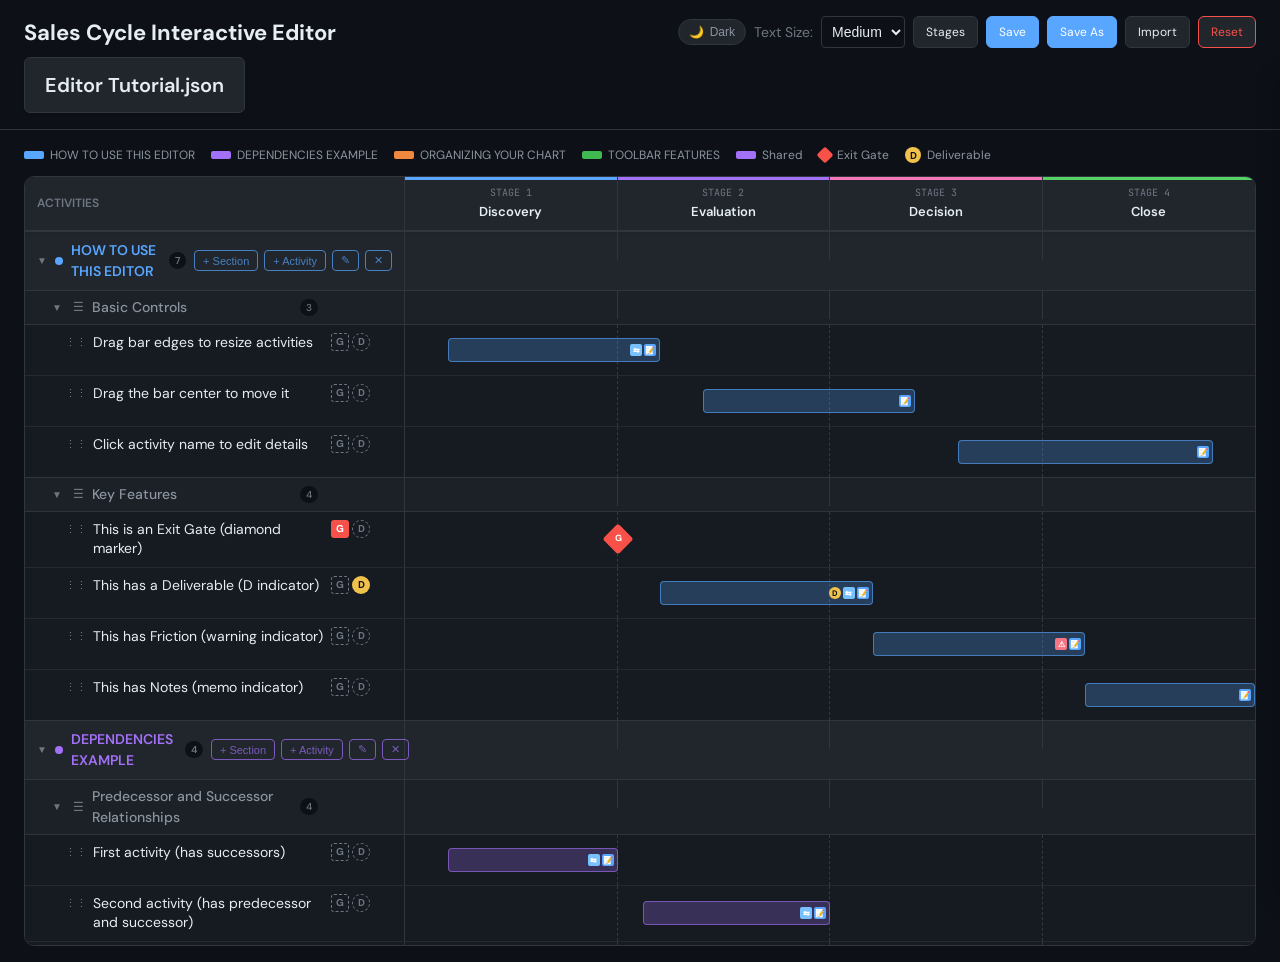
==== index.html @ c066a65a "Version ready to share" ====
<!DOCTYPE html>
<html lang="en">
<head>
    <meta charset="UTF-8">
    <meta name="viewport" content="width=device-width, initial-scale=1.0">
    <title>Sales Cycle Interactive Editor</title>
    <link href="https://fonts.googleapis.com/css2?family=DM+Sans:wght@400;500;600;700&family=JetBrains+Mono:wght@400;500&display=swap" rel="stylesheet">
    <link rel="stylesheet" href="css/styles.css">
</head>
<body>
    <div class="top-header">
        <div class="header-content">
            <div class="title-block">
                <h1>Sales Cycle Interactive Editor</h1>
                <div class="filename-group" style="display: flex; align-items: center; gap: 8px; margin-top: 8px;">
                    <div class="filename-display" style="padding: 12px 20px; border: 1px solid var(--border); border-radius: 6px; background: var(--bg-card); color: var(--text); font-size: 20px; font-weight: 600; box-shadow: 0 1px 3px rgba(0,0,0,0.1);">
                        <span id="project-filename">Editor Tutorial.json</span>
                    </div>
                    <span id="unsaved-indicator" style="color: #ff6b6b; font-weight: 500; display: none; font-size: 18px;">●</span>
                </div>
            </div>
            <div class="toolbar">
                <button class="theme-toggle" onclick="toggleTheme()">
                    <span id="theme-icon">🌙</span>
                    <span id="theme-label">Dark</span>
                </button>
                <div class="text-size-control" style="display: flex; align-items: center; gap: 8px;">
                    <label style="font-size: 14px; color: var(--text-muted);">Text Size:</label>
                    <select id="text-size-selector" onchange="changeTextSize()" style="padding: 6px; border: 1px solid var(--border); border-radius: 4px; background: var(--input-bg); color: var(--text); font-size: 14px;">
                        <option value="12">Small</option>
                        <option value="14" selected>Medium</option>
                        <option value="16">Large</option>
                        <option value="18">X-Large</option>
                    </select>
                </div>
                <button class="btn" onclick="openStagesModal()">Stages</button>
                <button class="btn primary" onclick="saveToLocalStorage()">Save</button>
                <button class="btn primary" onclick="exportJSON()">Save As</button>
                <input type="file" id="file-input" class="file-input" accept=".json" onchange="importJSON(event)">
                <button class="btn" onclick="document.getElementById('file-input').click()">Import</button>
                <button class="btn danger" onclick="resetToDefault()">Reset</button>
            </div>
        </div>
    </div>
    
    <div class="container">
        <div class="legend" id="legend"></div>
        <div class="chart-resize-container">
            <div class="gantt-wrapper">
                <div class="gantt-inner" id="gantt-inner">
                    <div class="stage-headers" id="stage-headers"></div>
                    <div id="gantt-content"></div>
                </div>
            </div>
        </div>
    </div>
    
    <div class="tooltip" id="tooltip"></div>
    
    <!-- Activity Modal -->
    <div class="modal-overlay" id="activity-modal">
        <div class="modal">
            <h2 id="modal-title">Add Activity</h2>
            <div class="form-group">
                <label>Activity Name</label>
                <input type="text" id="activity-name" placeholder="Enter activity name">
            </div>
            <div class="form-group">
                <label>Properties</label>
                <div class="checkbox-group">
                    <label class="checkbox-item"><input type="checkbox" id="activity-gate" onchange="toggleGateNote()"><span>Exit Gate</span></label>
                    <label class="checkbox-item"><input type="checkbox" id="activity-deliverable"><span>Deliverable</span></label>
                    <label class="checkbox-item"><input type="checkbox" id="activity-shared" onchange="toggleSharedWith()"><span>Shared</span></label>
                </div>
                <div class="gate-note" id="gate-note" style="display:none;">Exit gates snap to stage boundaries when moved.</div>
                <div class="shared-with-section hidden" id="shared-with-section">
                    <label style="margin-bottom:8px;display:block;">Shared With</label>
                    <div class="checkbox-group" id="shared-with-checkboxes"></div>
                </div>
            </div>
            <div class="form-group">
                <label>Predecessors (must complete before this starts)</label>
                <div class="searchable-select">
                    <input type="text" id="activity-predecessor-search" placeholder="Search activities..." oninput="filterPredecessorList()" onfocus="showPredecessorDropdown()">
                    <div class="searchable-dropdown" id="predecessor-dropdown"></div>
                </div>
                <div class="selected-items" id="selected-predecessors"></div>
            </div>
            <div class="form-group">
                <label>Successors (this activity must complete before selected starts)</label>
                <div class="searchable-select">
                    <input type="text" id="activity-successor-search" placeholder="Search activities..." oninput="filterSuccessorList()" onfocus="showSuccessorDropdown()">
                    <div class="searchable-dropdown" id="successor-dropdown"></div>
                </div>
                <div class="selected-items" id="selected-successors"></div>
            </div>
            <div class="form-section">
                <div class="form-section-title friction">⚠ Friction Points</div>
                <div class="form-group" style="margin-bottom:10px;">
                    <label>Known Friction</label>
                    <textarea id="activity-friction" placeholder="Describe friction points..."></textarea>
                </div>
                <div class="form-group" style="margin-bottom:0;">
                    <label>Resolution Path</label>
                    <textarea id="activity-resolution" placeholder="How to resolve..."></textarea>
                </div>
            </div>
            <div class="form-section">
                <div class="form-section-title deliverable">📄 Deliverable Details</div>
                <div class="form-group" style="margin-bottom:0;">
                    <label>Description</label>
                    <textarea id="activity-deliverable-details" placeholder="Describe the deliverable..."></textarea>
                </div>
            </div>
            <div class="form-section">
                <div class="form-section-title notes">📝 Additional Notes</div>
                <div class="form-group" style="margin-bottom:0;">
                    <label>Notes & Details</label>
                    <textarea id="activity-notes" placeholder="Capture additional details, context, instructions, or any other relevant information..."></textarea>
                </div>
            </div>
            <div class="modal-actions">
                <button class="btn" onclick="closeActivityModal()">Cancel</button>
                <button class="btn primary" id="modal-confirm-btn" onclick="confirmActivity()">Add</button>
            </div>
        </div>
    </div>
    
    <!-- Section Modal -->
    <div class="modal-overlay" id="section-modal">
        <div class="modal small">
            <h2 id="section-modal-title">Add Section</h2>
            <div class="form-group">
                <label>Section Name</label>
                <input type="text" id="section-name" placeholder="Enter section name">
            </div>
            <div class="modal-actions">
                <button class="btn" onclick="closeSectionModal()">Cancel</button>
                <button class="btn primary" onclick="confirmSection()">Save</button>
            </div>
        </div>
    </div>
    
    <!-- Stages Modal -->
    <div class="modal-overlay" id="stages-modal">
        <div class="modal">
            <h2>Manage Stages</h2>
            <div id="stages-list"></div>
            <div style="margin-top:14px;">
                <button class="btn primary" onclick="addStage()">+ Add Stage</button>
            </div>
            <div class="modal-actions">
                <button class="btn" onclick="closeStagesModal()">Close</button>
            </div>
        </div>
    </div>
    
    <!-- Stage Edit Modal -->
    <div class="modal-overlay" id="stage-edit-modal">
        <div class="modal small">
            <h2 id="stage-edit-title">Edit Stage</h2>
            <div class="form-group">
                <label>Stage Number</label>
                <input type="text" id="stage-edit-num" placeholder="0, 1, 2, etc.">
            </div>
            <div class="form-group">
                <label>Stage Name</label>
                <input type="text" id="stage-edit-name" placeholder="Stage name">
            </div>
            <div class="form-group">
                <label>Color</label>
                <div class="color-picker" id="stage-color-picker"></div>
            </div>
            <div class="modal-actions">
                <button class="btn" onclick="closeStageEditModal()">Cancel</button>
                <button class="btn primary" onclick="confirmStageEdit()">Save</button>
            </div>
        </div>
    </div>
    
    <!-- Slide Panel -->
    <div class="slide-panel" id="slide-panel">
        <div class="slide-panel-resize" id="slide-panel-resize"></div>
        <div class="slide-panel-header">
            <h3 id="slide-panel-title">Edit Activity</h3>
            <button class="slide-panel-close" onclick="closeSlidePanel()">&times;</button>
        </div>
        <div class="slide-panel-body">
            <div class="form-section">
                <div class="form-section-title">Basic Info</div>
                <div class="form-group">
                    <label>Activity Name</label>
                    <input type="text" id="slide-name">
                </div>
                <div class="form-group">
                    <label>Properties</label>
                    <div class="checkbox-group">
                        <label class="checkbox-item"><input type="checkbox" id="slide-gate"><span>Exit Gate</span></label>
                        <label class="checkbox-item"><input type="checkbox" id="slide-deliverable"><span>Deliverable</span></label>
                        <label class="checkbox-item"><input type="checkbox" id="slide-shared" onchange="toggleSlideSharedWith()"><span>Shared</span></label>
                    </div>
                </div>
                <div class="form-group" id="slide-shared-with-section" style="display:none;">
                    <label>Shared With</label>
                    <div class="checkbox-group" id="slide-shared-checkboxes"></div>
                </div>
            </div>
            <div class="form-section">
                <div class="form-section-title">Dependencies</div>
                <div class="form-group">
                    <label>Predecessors</label>
                    <div class="searchable-select">
                        <input type="text" id="slide-pred-search" placeholder="Search activities..." oninput="filterSlidePredecessorList()" onfocus="showSlidePredecessorDropdown()">
                        <div class="searchable-dropdown" id="slide-pred-dropdown"></div>
                    </div>
                    <div class="selected-items" id="slide-selected-preds"></div>
                </div>
                <div class="form-group">
                    <label>Successors</label>
                    <div class="searchable-select">
                        <input type="text" id="slide-succ-search" placeholder="Search activities..." oninput="filterSlideSuccessorList()" onfocus="showSlideSuccessorDropdown()">
                        <div class="searchable-dropdown" id="slide-succ-dropdown"></div>
                    </div>
                    <div class="selected-items" id="slide-selected-succs"></div>
                </div>
            </div>
            <div class="form-section">
                <div class="form-section-title">Friction & Resolution</div>
                <div class="form-group">
                    <label>Friction Point</label>
                    <textarea id="slide-friction" placeholder="Known challenges or blockers..."></textarea>
                </div>
                <div class="form-group">
                    <label>Resolution Path</label>
                    <textarea id="slide-resolution" placeholder="How to address the friction..."></textarea>
                </div>
            </div>
            <div class="form-section">
                <div class="form-section-title">Details</div>
                <div class="form-group">
                    <label>Deliverable Details</label>
                    <textarea id="slide-deliverable-details" placeholder="What is produced by this activity..."></textarea>
                </div>
                <div class="form-group">
                    <label>Additional Notes</label>
                    <textarea id="slide-notes" placeholder="Any additional context or information..."></textarea>
                </div>
            </div>
        </div>
        <div class="slide-panel-footer">
            <button class="btn danger" id="slide-delete-btn">Delete</button>
            <button class="btn primary" onclick="saveSlidePanel()">Save & Close</button>
        </div>
    </div>
    
    <!-- Swimlane Modal -->
    <div class="modal-overlay" id="swimlane-modal">
        <div class="modal small">
            <h2 id="swimlane-modal-title">Add Swimlane</h2>
            <div class="form-group">
                <label>Swimlane Name</label>
                <input type="text" id="swimlane-name" placeholder="e.g., ACCOUNT EXECUTIVE">
            </div>
            <div class="form-group">
                <label>Color</label>
                <div class="color-picker" id="swimlane-color-picker"></div>
            </div>
            <div class="modal-actions">
                <button class="btn" onclick="closeSwimlaneModal()">Cancel</button>
                <button class="btn primary" onclick="confirmSwimlane()">Save</button>
            </div>
        </div>
    </div>

    <script src="js/data.js"></script>
    <script src="js/app.js"></script>
</body>
</html>
---- css/styles.css ----
:root {
            --bg-primary: #0d1117;
            --bg-secondary: #161b22;
            --bg-card: #21262d;
            --bg-section: #1c2128;
            --border: #30363d;
            --text-primary: #e6edf3;
            --text-secondary: #8b949e;
            --text-muted: #6e7681;
            --chart-text-size: 14px;
            --ae-color: #f0883e;
            --ae-bg: rgba(240, 136, 62, 0.25);
            --ae-border: rgba(240, 136, 62, 0.6);
            --ss-color: #58a6ff;
            --ss-bg: rgba(88, 166, 255, 0.25);
            --ss-border: rgba(88, 166, 255, 0.6);
            --prospect-color: #3fb950;
            --prospect-bg: rgba(63, 185, 80, 0.25);
            --prospect-border: rgba(63, 185, 80, 0.6);
            --shared-color: #a371f7;
            --shared-bg: rgba(163, 113, 247, 0.25);
            --shared-border: rgba(163, 113, 247, 0.6);
            --gate-color: #f85149;
            --deliverable-color: #f0c14b;
            --dependency-color: #79c0ff;
            --friction-color: #f97583;
        }
        html.light {
            --bg-primary: #ffffff;
            --bg-secondary: #f6f8fa;
            --bg-card: #ffffff;
            --bg-section: #f0f3f6;
            --border: #d0d7de;
            --text-primary: #1f2328;
            --text-secondary: #656d76;
            --text-muted: #8c959f;
            --ae-color: #d97706;
            --ae-bg: rgba(217, 119, 6, 0.15);
            --ae-border: rgba(217, 119, 6, 0.5);
            --ss-color: #0969da;
            --ss-bg: rgba(9, 105, 218, 0.15);
            --ss-border: rgba(9, 105, 218, 0.5);
            --prospect-color: #1a7f37;
            --prospect-bg: rgba(26, 127, 55, 0.15);
            --prospect-border: rgba(26, 127, 55, 0.5);
            --shared-color: #8250df;
            --shared-bg: rgba(130, 80, 223, 0.15);
            --shared-border: rgba(130, 80, 223, 0.5);
            --gate-color: #cf222e;
            --deliverable-color: #9a6700;
            --dependency-color: #0969da;
            --friction-color: #cf222e;
        }
        * { margin: 0; padding: 0; box-sizing: border-box; }
        body {
            font-family: 'DM Sans', sans-serif;
            background: var(--bg-primary);
            color: var(--text-primary);
            min-height: 100vh;
            line-height: 1.5;
            transition: background 0.3s, color 0.3s;
        }
        .top-header {
            position: sticky;
            top: 0;
            z-index: 100;
            background: var(--bg-primary);
            padding: 16px 24px;
            border-bottom: 1px solid var(--border);
        }
        .header-content {
            max-width: 1900px;
            margin: 0 auto;
            display: flex;
            justify-content: space-between;
            align-items: flex-start;
            flex-wrap: wrap;
            gap: 16px;
        }
        .title-block h1 { font-size: 22px; font-weight: 700; margin-bottom: 2px; }
        .subtitle { color: var(--text-secondary); font-size: 13px; }
        .toolbar { display: flex; gap: 8px; align-items: center; flex-wrap: wrap; }
        .btn {
            padding: 7px 12px;
            border-radius: 6px;
            border: 1px solid var(--border);
            background: var(--bg-card);
            color: var(--text-primary);
            font-size: 12px;
            font-family: inherit;
            cursor: pointer;
            transition: all 0.2s;
            display: flex;
            align-items: center;
            gap: 5px;
        }
        .btn:hover { background: var(--bg-secondary); border-color: var(--text-muted); }
        .btn.primary { background: var(--ss-color); border-color: var(--ss-color); color: white; }
        .btn.primary:hover { opacity: 0.9; }
        .btn.danger { border-color: var(--gate-color); color: var(--gate-color); }
        .btn.danger:hover { background: rgba(248, 81, 73, 0.1); }
        .btn.small { padding: 4px 8px; font-size: 11px; }
        .theme-toggle {
            display: flex;
            align-items: center;
            gap: 6px;
            padding: 5px 10px;
            border-radius: 16px;
            background: var(--bg-card);
            border: 1px solid var(--border);
            cursor: pointer;
            font-size: 12px;
            color: var(--text-secondary);
        }
        .file-input { display: none; }
        .container { max-width: 1900px; margin: 0 auto; padding: 16px 24px; }
        .legend { display: flex; gap: 16px; margin-bottom: 12px; flex-wrap: wrap; align-items: center; }
        .legend-item { display: flex; align-items: center; gap: 6px; font-size: 12px; color: var(--text-secondary); }
        .legend-bar { width: 20px; height: 8px; border-radius: 2px; }
        .legend-bar.ae { background: var(--ae-color); }
        .legend-bar.ss { background: var(--ss-color); }
        .legend-bar.prospect { background: var(--prospect-color); }
        .legend-bar.shared { background: var(--shared-color); }
        .legend-gate { width: 12px; height: 12px; background: var(--gate-color); transform: rotate(45deg); border-radius: 2px; }
        .legend-icon { width: 16px; height: 16px; display: flex; align-items: center; justify-content: center; font-size: 10px; font-weight: bold; }
        .legend-icon.deliverable { background: var(--deliverable-color); color: var(--bg-primary); border-radius: 50%; }
        .gantt-wrapper { background: var(--bg-secondary); border-radius: 10px; border: 1px solid var(--border); overflow: auto; position: relative; height: calc(100vh - 130px); }
        .gantt-inner { min-width: 1200px; overflow: visible; }
        .stage-headers {
            display: grid;
            border-bottom: 2px solid var(--border);
            background: var(--bg-card);
            position: -webkit-sticky;
            position: sticky;
            top: 0;
            z-index: 1000;
            box-shadow: 0 2px 4px rgba(0,0,0,0.1);
        }
        .header-spacer { padding: 10px 12px; border-right: 1px solid var(--border); display: flex; align-items: center; font-weight: 600; font-size: 12px; color: var(--text-muted); }
        .stage-header { padding: 8px 12px; border-right: 1px solid var(--border); position: relative; text-align: center; min-width: 120px; }
        .stage-header:last-child { border-right: none; }
        .stage-header-content { display: flex; flex-direction: column; align-items: center; gap: 2px; }
        .stage-num { font-family: 'JetBrains Mono', monospace; font-size: 10px; color: var(--text-muted); }
        .stage-name { font-size: 13px; font-weight: 600; }
        .stage-actions { display: flex; gap: 4px; margin-top: 4px; opacity: 0; transition: opacity 0.2s; }
        .stage-header:hover .stage-actions { opacity: 1; }
        .stage-action-btn { width: 18px; height: 18px; border-radius: 3px; border: none; background: transparent; color: var(--text-muted); cursor: pointer; display: flex; align-items: center; justify-content: center; font-size: 10px; }
        .stage-action-btn:hover { background: rgba(128,128,128,0.2); color: var(--text-primary); }
        .stage-action-btn.delete:hover { color: var(--gate-color); }
        .stage-color-bar { position: absolute; top: 0; left: 0; right: 0; height: 3px; }
        .swimlane { border-bottom: 1px solid var(--border); }
        .swimlane:last-child { border-bottom: none; }
        .swimlane-header { display: grid; background: var(--bg-card); border-bottom: 1px solid var(--border); }
        .swimlane-label { padding: 8px 12px; font-weight: 600; font-size: var(--chart-text-size); display: flex; align-items: center; justify-content: space-between; gap: 8px; border-right: 1px solid var(--border); }
        .swimlane-label-text { display: flex; align-items: center; gap: 8px; }
        .swimlane-label.ae { color: var(--ae-color); }
        .swimlane-label.ss { color: var(--ss-color); }
        .swimlane-label.prospect { color: var(--prospect-color); }
        .swimlane-label.shared { color: var(--shared-color); }
        .swimlane-dot { width: 8px; height: 8px; border-radius: 50%; flex-shrink: 0; }
        .swimlane-dot.ae { background: var(--ae-color); }
        .swimlane-dot.ss { background: var(--ss-color); }
        .swimlane-dot.prospect { background: var(--prospect-color); }
        .swimlane-dot.shared { background: var(--shared-color); }
        .swimlane-collapse { font-size: 10px; color: var(--text-muted); transition: transform 0.2s; }
        .swimlane-collapse.collapsed { transform: rotate(-90deg); }
        .swimlane-count { font-size: 10px; color: var(--text-muted); background: var(--bg-primary); padding: 1px 6px; border-radius: 10px; margin-left: 4px; }
        .swimlane-content { transition: max-height 0.3s ease-out; overflow: hidden; }
        .swimlane-content.collapsed { max-height: 0 !important; display: none; }
        .swimlane-actions { display: flex; gap: 6px; flex-shrink: 0; }
        .add-swimlane-row { padding: 12px 16px; text-align: center; border-top: 1px solid var(--border); }
        .add-btn { padding: 3px 8px; font-size: 11px; border-radius: 4px; border: 1px solid currentColor; background: transparent; color: inherit; cursor: pointer; opacity: 0.7; transition: opacity 0.2s; }
        .add-btn:hover { opacity: 1; }
        .stage-dividers { display: grid; }
        .stage-divider { border-right: 1px solid var(--border); height: 28px; }
        .stage-divider:last-child { border-right: none; }
        .section-group { border-bottom: 1px solid var(--border); }
        .section-group:last-child { border-bottom: none; }
        .section-header { display: grid; background: var(--bg-section); border-bottom: 1px solid rgba(128,128,128,0.2); cursor: pointer; user-select: none; }
        .section-header:hover { background: var(--bg-card); }
        .section-header.dragging { opacity: 0.5; }
        .section-header.drag-over { border-top: 2px solid var(--ss-color); }
        .section-label { padding: 6px 12px 6px 24px; font-weight: 500; font-size: var(--chart-text-size); color: var(--text-secondary); border-right: 1px solid var(--border); display: flex; align-items: center; gap: 8px; }
        .section-collapse { width: 16px; height: 16px; display: flex; align-items: center; justify-content: center; font-size: 10px; color: var(--text-muted); transition: transform 0.2s; }
        .section-collapse.collapsed { transform: rotate(-90deg); }
        .section-drag-handle { color: var(--text-muted); cursor: grab; font-size: 12px; }
        .section-name { flex: 1; }
        .section-count { font-size: 10px; color: var(--text-muted); background: var(--bg-primary); padding: 1px 6px; border-radius: 10px; }
        .section-actions { display: flex; gap: 3px; opacity: 0; transition: opacity 0.2s; }
        .section-header:hover .section-actions { opacity: 1; }
        .section-action-btn { width: 20px; height: 20px; border-radius: 3px; border: none; background: transparent; color: var(--text-muted); cursor: pointer; display: flex; align-items: center; justify-content: center; font-size: 11px; }
        .section-action-btn:hover { background: rgba(128,128,128,0.2); color: var(--text-primary); }
        .section-action-btn.delete:hover { color: var(--gate-color); }
        .section-chart { display: grid; }
        .section-chart-bg { border-right: 1px solid var(--border); height: 28px; }
        .section-chart-bg:last-child { border-right: none; }
        .activity-rows { overflow: hidden; transition: max-height 0.3s ease-out; }
        .activity-rows.collapsed { max-height: 0 !important; }
        .activity-row { display: grid; border-bottom: 1px solid rgba(128,128,128,0.15); min-height: 44px; }
        .activity-row:last-child { border-bottom: none; }
        .activity-row:hover { background: rgba(128,128,128,0.05); }
        .activity-row.dragging { opacity: 0.5; }
        .activity-row.drag-over { border-top: 2px solid var(--ss-color); }
        
        /* Right Slide Panel */
        .slide-panel-overlay {
            display: none; /* Removed overlay to allow chart interaction */
        }
        
        body.panel-open .gantt-wrapper {
            margin-right: var(--panel-width, 380px);
            transition: margin-right 0.3s ease-out;
        }
        .gantt-wrapper {
            transition: margin-right 0.3s ease-out;
            flex: 1;
            min-width: 0;
        }
        
        
        .chart-resize-container {
            display: flex;
            align-items: flex-start;
        }
        
        .slide-panel {
            position: fixed;
            top: 75px;
            right: 0;
            width: var(--panel-width, 380px);
            height: calc(100vh - 75px);
            background: var(--bg-card);
            box-shadow: -4px 0 20px rgba(0,0,0,0.2);
            z-index: 201;
            transition: transform 0.3s ease-out;
            transform: translateX(100%);
            display: flex;
            flex-direction: column;
            overflow: hidden;
        }
        .slide-panel.open { transform: translateX(0); }
        
        .slide-panel-resize {
            position: absolute;
            left: 0;
            top: 0;
            bottom: 0;
            width: 6px;
            cursor: ew-resize;
            background: transparent;
            z-index: 10;
        }
        .slide-panel-resize:hover,
        .slide-panel-resize.resizing {
            background: var(--ss-color);
            opacity: 0.5;
        }
        
        .slide-panel-header {
            display: flex;
            justify-content: space-between;
            align-items: center;
            padding: 16px 20px;
            border-bottom: 1px solid var(--border);
            background: var(--bg-secondary);
            flex-shrink: 0;
        }
        .slide-panel-header h3 { margin: 0; font-size: 16px; color: var(--text-primary); }
        .slide-panel-close { background: none; border: none; font-size: 24px; cursor: pointer; color: var(--text-muted); padding: 4px 8px; line-height: 1; }
        .slide-panel-close:hover { color: var(--gate-color); }
        
        .slide-panel-body {
            flex: 1;
            overflow-y: auto;
            padding: 20px;
        }
        
        .slide-panel-body .form-group { margin-bottom: 16px; }
        .slide-panel-body .form-group label { font-size: 12px; font-weight: 500; margin-bottom: 6px; display: block; color: var(--text-muted); }
        .slide-panel-body .form-group input[type="text"],
        .slide-panel-body .form-group textarea { 
            width: 100%; 
            padding: 10px 12px; 
            font-size: 13px; 
            border: 1px solid var(--border);
            border-radius: 6px;
            background: var(--bg-primary);
            color: var(--text-primary);
            font-family: inherit;
        }
        .slide-panel-body .form-group textarea { min-height: 80px; resize: vertical; }
        .slide-panel-body .form-group input:focus,
        .slide-panel-body .form-group textarea:focus { outline: none; border-color: var(--ss-color); }
        
        .slide-panel-body .checkbox-group { display: flex; flex-wrap: wrap; gap: 8px; }
        .slide-panel-body .checkbox-item { font-size: 12px; }
        
        .slide-panel-body .form-section { 
            margin-bottom: 20px; 
            padding-bottom: 16px; 
            border-bottom: 1px solid var(--border); 
        }
        .slide-panel-body .form-section:last-child { border-bottom: none; }
        .slide-panel-body .form-section-title { 
            font-size: 11px; 
            font-weight: 600; 
            text-transform: uppercase; 
            color: var(--text-muted); 
            margin-bottom: 12px; 
            letter-spacing: 0.5px;
        }
        
        .slide-panel-body .selected-items { margin-top: 8px; display: flex; flex-wrap: wrap; gap: 6px; }
        .slide-panel-body .selected-tag { font-size: 11px; padding: 4px 8px; }
        .slide-panel-body .searchable-dropdown { max-height: 200px; }
        
        .slide-panel-footer {
            padding: 16px 20px;
            border-top: 1px solid var(--border);
            background: var(--bg-secondary);
            display: flex;
            justify-content: space-between;
            flex-shrink: 0;
        }
        .activity-label { padding: 6px 10px 6px 40px; font-size: var(--chart-text-size); color: var(--text-primary); border-right: 1px solid var(--border); display: flex; align-items: flex-start; gap: 6px; }
        .activity-drag-handle { color: var(--text-muted); cursor: grab; font-size: 11px; margin-top: 3px; }
        .activity-name { flex: 1; font-size: var(--chart-text-size); line-height: 1.4; padding: 2px 0; min-width: 0; word-wrap: break-word; cursor: pointer; }
        .activity-name:hover { color: var(--ss-color); }
        .activity-badges { display: flex; gap: 3px; flex-shrink: 0; flex-wrap: wrap; justify-content: flex-end; max-width: 80px; margin-top: 2px; }
        .badge { width: 18px; height: 18px; border-radius: 3px; display: flex; align-items: center; justify-content: center; font-size: 10px; font-weight: 700; cursor: pointer; transition: transform 0.1s; flex-shrink: 0; }
        .badge:hover { transform: scale(1.15); }
        .badge.gate { background: var(--gate-color); color: white; }
        .badge.gate.inactive { background: transparent; border: 1.5px dashed var(--text-muted); color: var(--text-muted); }
        .badge.deliverable { background: var(--deliverable-color); color: var(--bg-primary); border-radius: 50%; }
        .badge.deliverable.inactive { background: transparent; border: 1.5px dashed var(--text-muted); color: var(--text-muted); }
        .badge.shared-badge { background: var(--shared-color); color: white; font-size: 8px; width: auto; min-width: 18px; padding: 0 4px; }
        .activity-actions { display: flex; flex-direction: column; gap: 2px; flex-shrink: 0; opacity: 0; transition: opacity 0.2s; }
        .activity-row:hover .activity-actions { opacity: 1; }
        .action-btn { width: 18px; height: 18px; border-radius: 3px; border: none; background: transparent; color: var(--text-muted); cursor: pointer; display: flex; align-items: center; justify-content: center; font-size: 11px; }
        .action-btn:hover { background: rgba(128,128,128,0.2); color: var(--text-primary); }
        .action-btn.delete:hover { color: var(--gate-color); }
        .activity-chart { position: relative; min-height: 44px; }
        .stage-bg { position: absolute; top: 0; bottom: 0; border-right: 1px dashed rgba(128,128,128,0.3); pointer-events: none; }
        .bar { position: absolute; top: 50%; transform: translateY(-50%); height: 24px; border-radius: 4px; display: flex; align-items: center; font-size: 10px; font-weight: 500; cursor: move; transition: box-shadow 0.2s; z-index: 2; user-select: none; padding: 0 6px; overflow: hidden; text-overflow: ellipsis; white-space: nowrap; }
        .bar:hover { box-shadow: 0 4px 12px rgba(0,0,0,0.2); z-index: 10; }
        .bar.dragging { opacity: 0.8; box-shadow: 0 8px 24px rgba(0,0,0,0.3); z-index: 100; }
        .bar.ae { background: var(--ae-bg); border: 1.5px solid var(--ae-border); color: var(--ae-color); }
        .bar.ss { background: var(--ss-bg); border: 1.5px solid var(--ss-border); color: var(--ss-color); }
        .bar.prospect { background: var(--prospect-bg); border: 1.5px solid var(--prospect-border); color: var(--prospect-color); }
        .bar.shared { background: var(--shared-bg); border: 1.5px solid var(--shared-border); color: var(--shared-color); }
        .bar.exit-gate { width: 22px !important; height: 22px; border-radius: 3px; transform: translateY(-50%) rotate(45deg); padding: 0; cursor: move; display: flex; align-items: center; justify-content: center; background: var(--gate-color); border: 2px solid var(--gate-color); color: white; }
        .bar.exit-gate .gate-label { transform: rotate(-45deg); font-size: 9px; font-weight: 700; }
        .bar-indicators { position: absolute; right: 3px; top: 50%; transform: translateY(-50%); display: flex; gap: 2px; }
        .bar.exit-gate .bar-indicators { display: none; }
        .bar-indicator { width: 12px; height: 12px; display: flex; align-items: center; justify-content: center; font-size: 8px; font-weight: 700; border-radius: 2px; }
        .bar-indicator.deliverable { background: var(--deliverable-color); color: var(--bg-primary); border-radius: 50%; }
        .bar-indicator.dependency { background: var(--dependency-color); color: white; }
        .bar-indicator.friction { background: var(--friction-color); color: white; }
        .bar-indicator.notes { background: var(--ss-color); color: white; }
        .resize-handle { position: absolute; top: 0; bottom: 0; width: 8px; cursor: ew-resize; z-index: 5; }
        .resize-handle.left { left: -4px; }
        .resize-handle.right { right: -4px; }
        .bar.exit-gate .resize-handle { display: none; }
        .bar.highlight-predecessor { box-shadow: 0 0 0 3px var(--dependency-color), 0 0 12px var(--dependency-color) !important; z-index: 15 !important; }
        .bar.highlight-successor { box-shadow: 0 0 0 3px var(--prospect-color), 0 0 12px var(--prospect-color) !important; z-index: 15 !important; }
        .activity-row.highlight-predecessor-row { background: rgba(121, 192, 255, 0.1) !important; }
        .activity-row.highlight-successor-row { background: rgba(63, 185, 80, 0.1) !important; }
        .empty-lane { padding: 16px; text-align: center; color: var(--text-muted); font-size: 12px; font-style: italic; }
        .empty-lane.drag-over { background: var(--ss-bg); border: 2px dashed var(--ss-color); border-radius: 6px; margin: 4px; }
        .tooltip { position: fixed; background: var(--bg-card); border: 1px solid var(--border); border-radius: 6px; padding: 12px; font-size: 12px; max-width: 340px; z-index: 1000; pointer-events: none; opacity: 0; transition: opacity 0.15s; box-shadow: 0 8px 24px rgba(0,0,0,0.3); }
        .tooltip.visible { opacity: 1; }
        .tooltip-title { font-weight: 600; margin-bottom: 8px; color: var(--text-primary); font-size: 13px; line-height: 1.4; }
        .tooltip-row { display: flex; gap: 6px; margin-bottom: 4px; color: var(--text-secondary); font-size: 11px; }
        .tooltip-label { color: var(--text-muted); min-width: 80px; flex-shrink: 0; }
        .tooltip-value { color: var(--text-primary); }
        .tooltip-value.predecessor { color: var(--dependency-color); }
        .tooltip-value.successor { color: var(--prospect-color); }
        .tooltip-section { margin-top: 8px; padding-top: 8px; border-top: 1px solid var(--border); }
        .tooltip-section-title { font-weight: 600; font-size: 10px; color: var(--text-muted); text-transform: uppercase; margin-bottom: 4px; }
        .tooltip-text { font-size: 11px; color: var(--text-secondary); line-height: 1.4; }
        .modal-overlay { position: fixed; top: 0; left: 0; right: 0; bottom: 0; background: rgba(0,0,0,0.6); display: flex; align-items: center; justify-content: center; z-index: 1000; opacity: 0; visibility: hidden; transition: all 0.2s; }
        .modal-overlay.visible { opacity: 1; visibility: visible; }
        .modal { background: var(--bg-secondary); border: 1px solid var(--border); border-radius: 10px; padding: 20px; width: 520px; max-width: 95vw; max-height: 85vh; overflow-y: auto; }
        .modal.small { width: 360px; }
        .modal h2 { font-size: 18px; margin-bottom: 16px; }
        .form-group { margin-bottom: 14px; }
        .form-group label { display: block; font-size: 12px; color: var(--text-secondary); margin-bottom: 6px; font-weight: 500; }
        .form-group input, .form-group select, .form-group textarea { width: 100%; padding: 8px 10px; border-radius: 5px; border: 1px solid var(--border); background: var(--bg-card); color: var(--text-primary); font-size: 13px; font-family: inherit; }
        .form-group textarea { min-height: 70px; resize: vertical; line-height: 1.4; }
        .form-group input:focus, .form-group select:focus, .form-group textarea:focus { outline: none; border-color: var(--ss-color); }
        .form-section { background: var(--bg-card); border: 1px solid var(--border); border-radius: 6px; padding: 12px; margin-bottom: 14px; }
        .form-section-title { font-size: 13px; font-weight: 600; margin-bottom: 10px; color: var(--text-primary); display: flex; align-items: center; gap: 6px; }
        .form-section-title.friction { color: var(--friction-color); }
        .form-section-title.deliverable { color: var(--deliverable-color); }
        .form-section-title.notes { color: var(--ss-color); }
        .checkbox-group { display: flex; flex-wrap: wrap; gap: 12px; }
        .checkbox-item { display: flex; align-items: center; gap: 6px; font-size: 13px; cursor: pointer; }
        .checkbox-item input { width: 16px; height: 16px; cursor: pointer; }
        .shared-with-section { margin-top: 10px; padding: 10px; background: var(--bg-primary); border-radius: 6px; border: 1px solid var(--border); }
        .shared-with-section.hidden { display: none; }
        .modal-actions { display: flex; gap: 10px; justify-content: flex-end; margin-top: 16px; padding-top: 14px; border-top: 1px solid var(--border); }
        .gate-note { background: rgba(248,81,73,0.1); border: 1px solid rgba(248,81,73,0.3); border-radius: 5px; padding: 8px 10px; font-size: 11px; color: var(--gate-color); margin-top: 6px; }
        .searchable-select { position: relative; }
        .searchable-select input[type="text"] { width: 100%; padding: 8px 10px; border-radius: 5px; border: 1px solid var(--border); background: var(--bg-card); color: var(--text-primary); font-size: 13px; font-family: inherit; }
        .searchable-select input[type="text"]:focus { outline: none; border-color: var(--ss-color); }
        .searchable-dropdown { position: absolute; top: 100%; left: 0; right: 0; background: var(--bg-card); border: 1px solid var(--border); border-radius: 5px; max-height: 200px; overflow-y: auto; z-index: 100; display: none; margin-top: 2px; box-shadow: 0 4px 12px rgba(0,0,0,0.2); }
        .searchable-dropdown.visible { display: block; }
        .searchable-dropdown-item { padding: 8px 10px; cursor: pointer; font-size: 13px; border-bottom: 1px solid var(--border); }
        .searchable-dropdown-item:last-child { border-bottom: none; }
        .searchable-dropdown-item:hover { background: var(--bg-secondary); }
        .searchable-dropdown-item .item-name { color: var(--text-primary); }
        .searchable-dropdown-item .item-meta { font-size: 11px; color: var(--text-muted); margin-top: 2px; }
        .searchable-dropdown-item.none-option { color: var(--text-muted); font-style: italic; }
        .selected-items { margin-top: 6px; display: flex; flex-wrap: wrap; gap: 6px; }
        .selected-tag { display: inline-flex; align-items: center; gap: 6px; background: var(--bg-card); border: 1px solid var(--border); border-radius: 4px; padding: 4px 8px; font-size: 12px; }
        .selected-tag .tag-name { color: var(--text-primary); }
        .selected-tag .tag-remove { cursor: pointer; color: var(--text-muted); font-size: 14px; line-height: 1; }
        .selected-tag .tag-remove:hover { color: var(--gate-color); }
        .color-picker { display: flex; gap: 6px; flex-wrap: wrap; }
        .color-option { width: 24px; height: 24px; border-radius: 4px; cursor: pointer; border: 2px solid transparent; transition: transform 0.1s; }
        .color-option:hover { transform: scale(1.1); }
        .color-option.selected { border-color: var(--text-primary); }
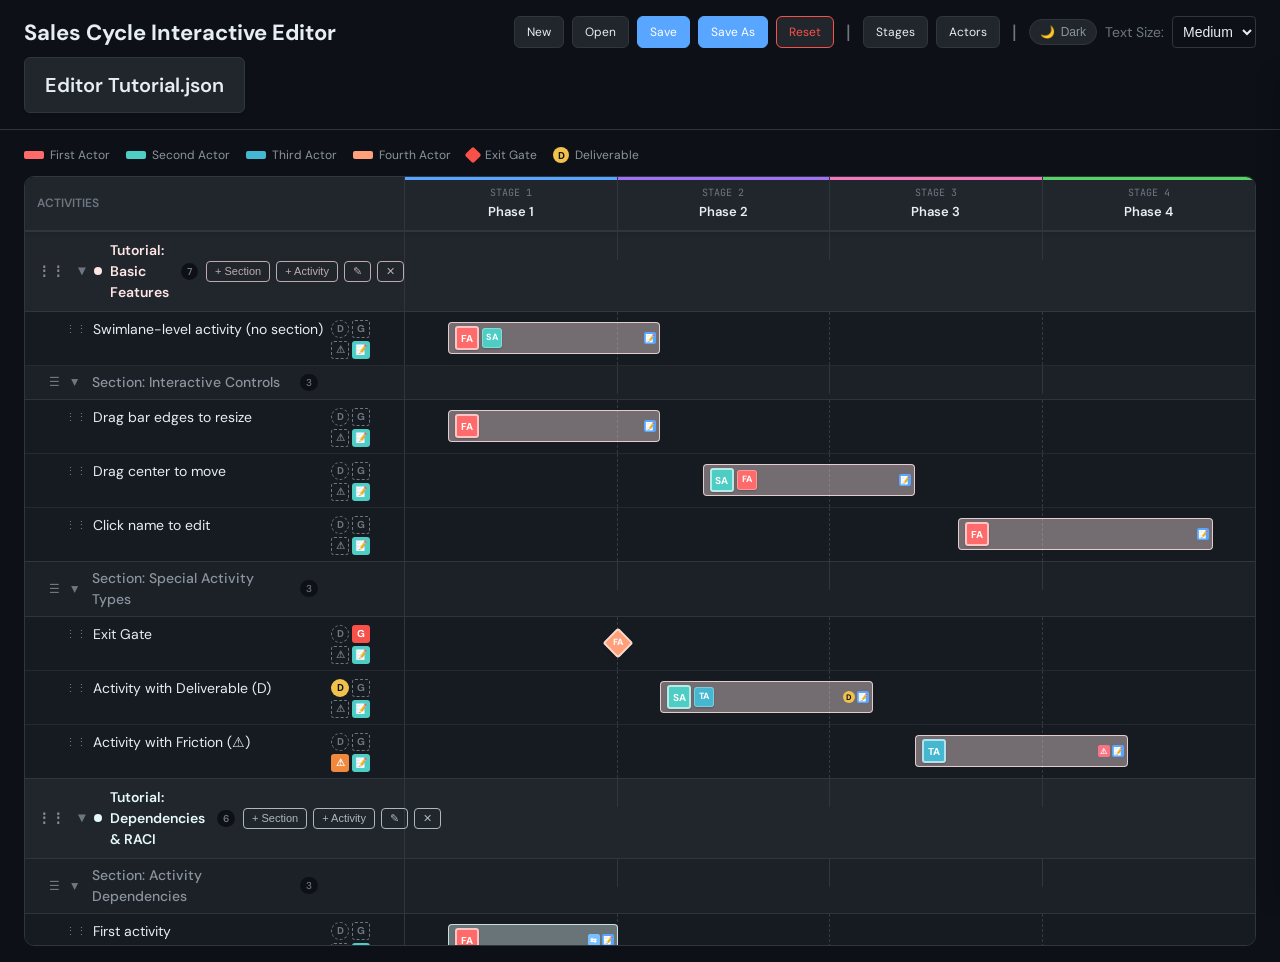
==== commit 738b24c4: "Add UI enhancements and exit gate improvements - Add non-toggleable friction and notes badges to act" ====
--- a/index.html
+++ b/index.html
@@ -20,6 +20,23 @@
                 </div>
             </div>
             <div class="toolbar">
+                <!-- File Management -->
+                <button class="btn" onclick="createNew()">New</button>
+                <button class="btn" onclick="document.getElementById('file-input').click()">Open</button>
+                <button class="btn primary" onclick="saveToLocalStorage()">Save</button>
+                <button class="btn primary" onclick="exportJSON()">Save As</button>
+                <button class="btn danger" onclick="resetToDefault()">Reset</button>
+                <input type="file" id="file-input" class="file-input" accept=".json" onchange="importJSON(event)">
+
+                <span class="toolbar-separator">|</span>
+
+                <!-- Data Management -->
+                <button class="btn" onclick="openStagesModal()">Stages</button>
+                <button class="btn" onclick="openActorsModal()">Actors</button>
+
+                <span class="toolbar-separator">|</span>
+
+                <!-- Theming -->
                 <button class="theme-toggle" onclick="toggleTheme()">
                     <span id="theme-icon">🌙</span>
                     <span id="theme-label">Dark</span>
@@ -33,12 +50,6 @@
                         <option value="18">X-Large</option>
                     </select>
                 </div>
-                <button class="btn" onclick="openStagesModal()">Stages</button>
-                <button class="btn primary" onclick="saveToLocalStorage()">Save</button>
-                <button class="btn primary" onclick="exportJSON()">Save As</button>
-                <input type="file" id="file-input" class="file-input" accept=".json" onchange="importJSON(event)">
-                <button class="btn" onclick="document.getElementById('file-input').click()">Import</button>
-                <button class="btn danger" onclick="resetToDefault()">Reset</button>
             </div>
         </div>
     </div>
@@ -169,7 +180,10 @@
             </div>
             <div class="form-group">
                 <label>Color</label>
-                <div class="color-picker" id="stage-color-picker"></div>
+                <div style="display: flex; gap: 12px; align-items: center;">
+                    <input type="color" id="stage-color-input" style="width: 80px; height: 40px; border: 1px solid var(--border); border-radius: 4px; cursor: pointer;">
+                    <div class="color-picker" id="stage-color-picker"></div>
+                </div>
             </div>
             <div class="modal-actions">
                 <button class="btn" onclick="closeStageEditModal()">Cancel</button>
@@ -177,7 +191,43 @@
             </div>
         </div>
     </div>
-    
+
+    <!-- Actors Modal -->
+    <div class="modal-overlay" id="actors-modal">
+        <div class="modal">
+            <h2>Manage Actors</h2>
+            <div id="actors-list"></div>
+            <div style="margin-top:14px;">
+                <button class="btn primary" onclick="addActor()">+ Add Actor</button>
+            </div>
+            <div class="modal-actions">
+                <button class="btn" onclick="closeActorsModal()">Close</button>
+            </div>
+        </div>
+    </div>
+
+    <!-- Actor Edit Modal -->
+    <div class="modal-overlay" id="actor-edit-modal">
+        <div class="modal small">
+            <h2 id="actor-edit-title">Edit Actor</h2>
+            <div class="form-group">
+                <label>Actor Name</label>
+                <input type="text" id="actor-edit-name" placeholder="e.g., Account Executive">
+            </div>
+            <div class="form-group">
+                <label>Color (bright colors for visibility)</label>
+                <div style="display: flex; gap: 12px; align-items: center;">
+                    <input type="color" id="actor-color-input" style="width: 80px; height: 40px; border: 1px solid var(--border); border-radius: 4px; cursor: pointer;">
+                    <div class="color-picker" id="actor-color-picker"></div>
+                </div>
+            </div>
+            <div class="modal-actions">
+                <button class="btn" onclick="closeActorEditModal()">Cancel</button>
+                <button class="btn primary" onclick="confirmActorEdit()">Save</button>
+            </div>
+        </div>
+    </div>
+
     <!-- Slide Panel -->
     <div class="slide-panel" id="slide-panel">
         <div class="slide-panel-resize" id="slide-panel-resize"></div>
@@ -187,7 +237,7 @@
         </div>
         <div class="slide-panel-body">
             <div class="form-section">
-                <div class="form-section-title">Basic Info</div>
+                <div class="form-section-title">📋 Basic Info</div>
                 <div class="form-group">
                     <label>Activity Name</label>
                     <input type="text" id="slide-name">
@@ -195,18 +245,52 @@
                 <div class="form-group">
                     <label>Properties</label>
                     <div class="checkbox-group">
-                        <label class="checkbox-item"><input type="checkbox" id="slide-gate"><span>Exit Gate</span></label>
+                        <label class="checkbox-item"><input type="checkbox" id="slide-gate" onchange="toggleSlideGateMode()"><span>Exit Gate</span></label>
                         <label class="checkbox-item"><input type="checkbox" id="slide-deliverable"><span>Deliverable</span></label>
-                        <label class="checkbox-item"><input type="checkbox" id="slide-shared" onchange="toggleSlideSharedWith()"><span>Shared</span></label>
                     </div>
                 </div>
-                <div class="form-group" id="slide-shared-with-section" style="display:none;">
-                    <label>Shared With</label>
-                    <div class="checkbox-group" id="slide-shared-checkboxes"></div>
-                </div>
-            </div>
-            <div class="form-section">
-                <div class="form-section-title">Dependencies</div>
+            </div>
+            <div class="form-section" id="slide-raci-section">
+                <div class="form-section-title">👥 RACI - Responsibility Assignment</div>
+                <div class="form-group">
+                    <label>Accountable (exactly one required)</label>
+                    <select id="slide-accountable" onchange="onSlideAccountableChange()" style="width:100%;padding:8px;border:1px solid var(--border);border-radius:4px;background:var(--input-bg);color:var(--text);">
+                        <option value="">Select accountable actor...</option>
+                    </select>
+                </div>
+                <div class="form-group">
+                    <label>Responsible (can be multiple)</label>
+                    <div id="slide-responsible-list" style="display:flex;flex-wrap:wrap;gap:8px;margin-bottom:8px;"></div>
+                    <select id="slide-responsible" onchange="onSlideResponsibleChange()" style="width:100%;padding:8px;border:1px solid var(--border);border-radius:4px;background:var(--input-bg);color:var(--text);">
+                        <option value="">Add responsible actor...</option>
+                    </select>
+                </div>
+                <div class="form-group">
+                    <label>Consulted (can be multiple)</label>
+                    <div id="slide-consulted-list" style="display:flex;flex-wrap:wrap;gap:8px;margin-bottom:8px;"></div>
+                    <select id="slide-consulted" onchange="onSlideConsultedChange()" style="width:100%;padding:8px;border:1px solid var(--border);border-radius:4px;background:var(--input-bg);color:var(--text);">
+                        <option value="">Add consulted actor...</option>
+                    </select>
+                </div>
+                <div class="form-group">
+                    <label>Informed (can be multiple)</label>
+                    <div id="slide-informed-list" style="display:flex;flex-wrap:wrap;gap:8px;margin-bottom:8px;"></div>
+                    <select id="slide-informed" onchange="onSlideInformedChange()" style="width:100%;padding:8px;border:1px solid var(--border);border-radius:4px;background:var(--input-bg);color:var(--text);">
+                        <option value="">Add informed actor...</option>
+                    </select>
+                </div>
+            </div>
+            <div class="form-section" id="slide-gate-owner-section" style="display:none;">
+                <div class="form-section-title">🚪 Gate Owner</div>
+                <div class="form-group">
+                    <label>Owner (who approves this gate)</label>
+                    <select id="slide-gate-owner" onchange="onSlideGateOwnerChange()" style="width:100%;padding:8px;border:1px solid var(--border);border-radius:4px;background:var(--input-bg);color:var(--text);">
+                        <option value="">Select gate owner...</option>
+                    </select>
+                </div>
+            </div>
+            <div class="form-section">
+                <div class="form-section-title">🔗 Dependencies</div>
                 <div class="form-group">
                     <label>Predecessors</label>
                     <div class="searchable-select">
@@ -225,7 +309,7 @@
                 </div>
             </div>
             <div class="form-section">
-                <div class="form-section-title">Friction & Resolution</div>
+                <div class="form-section-title friction">⚠ Friction & Resolution</div>
                 <div class="form-group">
                     <label>Friction Point</label>
                     <textarea id="slide-friction" placeholder="Known challenges or blockers..."></textarea>
@@ -236,7 +320,7 @@
                 </div>
             </div>
             <div class="form-section">
-                <div class="form-section-title">Details</div>
+                <div class="form-section-title notes">📄 Details</div>
                 <div class="form-group">
                     <label>Deliverable Details</label>
                     <textarea id="slide-deliverable-details" placeholder="What is produced by this activity..."></textarea>
@@ -262,8 +346,11 @@
                 <input type="text" id="swimlane-name" placeholder="e.g., ACCOUNT EXECUTIVE">
             </div>
             <div class="form-group">
-                <label>Color</label>
-                <div class="color-picker" id="swimlane-color-picker"></div>
+                <label>Color (pastel colors recommended)</label>
+                <div style="display: flex; gap: 12px; align-items: center;">
+                    <input type="color" id="swimlane-color-input" style="width: 80px; height: 40px; border: 1px solid var(--border); border-radius: 4px; cursor: pointer;">
+                    <div class="color-picker" id="swimlane-color-picker"></div>
+                </div>
             </div>
             <div class="modal-actions">
                 <button class="btn" onclick="closeSwimlaneModal()">Cancel</button>
--- a/css/styles.css
+++ b/css/styles.css
@@ -80,6 +80,7 @@
         .title-block h1 { font-size: 22px; font-weight: 700; margin-bottom: 2px; }
         .subtitle { color: var(--text-secondary); font-size: 13px; }
         .toolbar { display: flex; gap: 8px; align-items: center; flex-wrap: wrap; }
+        .toolbar-separator { color: var(--text-muted); font-size: 20px; margin: 0 4px; user-select: none; }
         .btn {
             padding: 7px 12px;
             border-radius: 6px;
@@ -150,6 +151,8 @@
         .stage-color-bar { position: absolute; top: 0; left: 0; right: 0; height: 3px; }
         .swimlane { border-bottom: 1px solid var(--border); }
         .swimlane:last-child { border-bottom: none; }
+        .swimlane.dragging { opacity: 0.4; }
+        .swimlane.drag-over { border-top: 3px solid var(--ss-color); }
         .swimlane-header { display: grid; background: var(--bg-card); border-bottom: 1px solid var(--border); }
         .swimlane-label { padding: 8px 12px; font-weight: 600; font-size: var(--chart-text-size); display: flex; align-items: center; justify-content: space-between; gap: 8px; border-right: 1px solid var(--border); }
         .swimlane-label-text { display: flex; align-items: center; gap: 8px; }
@@ -162,12 +165,15 @@
         .swimlane-dot.ss { background: var(--ss-color); }
         .swimlane-dot.prospect { background: var(--prospect-color); }
         .swimlane-dot.shared { background: var(--shared-color); }
-        .swimlane-collapse { font-size: 10px; color: var(--text-muted); transition: transform 0.2s; }
-        .swimlane-collapse.collapsed { transform: rotate(-90deg); }
+        .swimlane-collapse { font-size: 14px; color: var(--text-muted); transition: transform 0.2s; transform: rotate(90deg); }
+        .swimlane-collapse.collapsed { transform: rotate(0deg); }
         .swimlane-count { font-size: 10px; color: var(--text-muted); background: var(--bg-primary); padding: 1px 6px; border-radius: 10px; margin-left: 4px; }
         .swimlane-content { transition: max-height 0.3s ease-out; overflow: hidden; }
         .swimlane-content.collapsed { max-height: 0 !important; display: none; }
         .swimlane-actions { display: flex; gap: 6px; flex-shrink: 0; }
+        .column-resize-handle { position: absolute; right: 0; top: 0; bottom: 0; width: 6px; cursor: col-resize; z-index: 10; }
+        .column-resize-handle:hover { background: var(--ss-color); opacity: 0.5; }
+        .column-resize-handle.resizing { background: var(--ss-color); opacity: 0.8; }
         .add-swimlane-row { padding: 12px 16px; text-align: center; border-top: 1px solid var(--border); }
         .add-btn { padding: 3px 8px; font-size: 11px; border-radius: 4px; border: 1px solid currentColor; background: transparent; color: inherit; cursor: pointer; opacity: 0.7; transition: opacity 0.2s; }
         .add-btn:hover { opacity: 1; }
@@ -181,8 +187,8 @@
         .section-header.dragging { opacity: 0.5; }
         .section-header.drag-over { border-top: 2px solid var(--ss-color); }
         .section-label { padding: 6px 12px 6px 24px; font-weight: 500; font-size: var(--chart-text-size); color: var(--text-secondary); border-right: 1px solid var(--border); display: flex; align-items: center; gap: 8px; }
-        .section-collapse { width: 16px; height: 16px; display: flex; align-items: center; justify-content: center; font-size: 10px; color: var(--text-muted); transition: transform 0.2s; }
-        .section-collapse.collapsed { transform: rotate(-90deg); }
+        .section-collapse { width: 16px; height: 16px; display: flex; align-items: center; justify-content: center; font-size: 14px; color: var(--text-muted); transition: transform 0.2s; transform: rotate(90deg); }
+        .section-collapse.collapsed { transform: rotate(0deg); }
         .section-drag-handle { color: var(--text-muted); cursor: grab; font-size: 12px; }
         .section-name { flex: 1; }
         .section-count { font-size: 10px; color: var(--text-muted); background: var(--bg-primary); padding: 1px 6px; border-radius: 10px; }
@@ -326,22 +332,28 @@
         .activity-drag-handle { color: var(--text-muted); cursor: grab; font-size: 11px; margin-top: 3px; }
         .activity-name { flex: 1; font-size: var(--chart-text-size); line-height: 1.4; padding: 2px 0; min-width: 0; word-wrap: break-word; cursor: pointer; }
         .activity-name:hover { color: var(--ss-color); }
-        .activity-badges { display: flex; gap: 3px; flex-shrink: 0; flex-wrap: wrap; justify-content: flex-end; max-width: 80px; margin-top: 2px; }
+        .activity-badges { display: grid; grid-template-columns: repeat(2, 18px); gap: 3px; flex-shrink: 0; justify-content: flex-end; margin-top: 2px; }
         .badge { width: 18px; height: 18px; border-radius: 3px; display: flex; align-items: center; justify-content: center; font-size: 10px; font-weight: 700; cursor: pointer; transition: transform 0.1s; flex-shrink: 0; }
         .badge:hover { transform: scale(1.15); }
         .badge.gate { background: var(--gate-color); color: white; }
         .badge.gate.inactive { background: transparent; border: 1.5px dashed var(--text-muted); color: var(--text-muted); }
         .badge.deliverable { background: var(--deliverable-color); color: var(--bg-primary); border-radius: 50%; }
         .badge.deliverable.inactive { background: transparent; border: 1.5px dashed var(--text-muted); color: var(--text-muted); }
+        .badge.friction { background: #f0883e; color: white; cursor: default; }
+        .badge.friction.inactive { background: transparent; border: 1.5px dashed var(--text-muted); color: var(--text-muted); cursor: default; }
+        .badge.notes { background: #4ECDC4; color: white; cursor: default; }
+        .badge.notes.inactive { background: transparent; border: 1.5px dashed var(--text-muted); color: var(--text-muted); cursor: default; }
         .badge.shared-badge { background: var(--shared-color); color: white; font-size: 8px; width: auto; min-width: 18px; padding: 0 4px; }
         .activity-actions { display: flex; flex-direction: column; gap: 2px; flex-shrink: 0; opacity: 0; transition: opacity 0.2s; }
         .activity-row:hover .activity-actions { opacity: 1; }
+        .activity-row.editing { background: var(--bg-card); box-shadow: inset 3px 0 0 var(--ss-color); }
+        .activity-row.editing .activity-label::before { content: '▶'; position: absolute; left: 12px; color: var(--ss-color); font-size: 12px; }
         .action-btn { width: 18px; height: 18px; border-radius: 3px; border: none; background: transparent; color: var(--text-muted); cursor: pointer; display: flex; align-items: center; justify-content: center; font-size: 11px; }
         .action-btn:hover { background: rgba(128,128,128,0.2); color: var(--text-primary); }
         .action-btn.delete:hover { color: var(--gate-color); }
         .activity-chart { position: relative; min-height: 44px; }
         .stage-bg { position: absolute; top: 0; bottom: 0; border-right: 1px dashed rgba(128,128,128,0.3); pointer-events: none; }
-        .bar { position: absolute; top: 50%; transform: translateY(-50%); height: 24px; border-radius: 4px; display: flex; align-items: center; font-size: 10px; font-weight: 500; cursor: move; transition: box-shadow 0.2s; z-index: 2; user-select: none; padding: 0 6px; overflow: hidden; text-overflow: ellipsis; white-space: nowrap; }
+        .bar { position: absolute; top: 50%; transform: translateY(-50%); height: 32px; border-radius: 4px; display: flex; align-items: center; font-size: 10px; font-weight: 500; cursor: move; transition: box-shadow 0.2s; z-index: 2; user-select: none; padding: 0 6px; overflow: hidden; text-overflow: ellipsis; white-space: nowrap; }
         .bar:hover { box-shadow: 0 4px 12px rgba(0,0,0,0.2); z-index: 10; }
         .bar.dragging { opacity: 0.8; box-shadow: 0 8px 24px rgba(0,0,0,0.3); z-index: 100; }
         .bar.ae { background: var(--ae-bg); border: 1.5px solid var(--ae-border); color: var(--ae-color); }
@@ -357,6 +369,13 @@
         .bar-indicator.dependency { background: var(--dependency-color); color: white; }
         .bar-indicator.friction { background: var(--friction-color); color: white; }
         .bar-indicator.notes { background: var(--ss-color); color: white; }
+
+        /* RACI boxes on activity bars */
+        .raci-boxes { position: absolute; left: 6px; top: 50%; transform: translateY(-50%); display: flex; gap: 3px; align-items: center; z-index: 3; }
+        .raci-box { width: 20px; height: 20px; border-radius: 3px; border: 1px solid rgba(255,255,255,0.3); box-shadow: 0 1px 2px rgba(0,0,0,0.2); display: flex; align-items: center; justify-content: center; font-size: 9px; font-weight: 700; }
+        .raci-box.accountable { width: 24px; height: 24px; border-width: 2px; border-color: rgba(255,255,255,0.6); font-size: 10px; }
+        .raci-box.responsible { width: 20px; height: 20px; font-size: 9px; }
+
         .resize-handle { position: absolute; top: 0; bottom: 0; width: 8px; cursor: ew-resize; z-index: 5; }
         .resize-handle.left { left: -4px; }
         .resize-handle.right { right: -4px; }
@@ -388,11 +407,24 @@
         .form-group input, .form-group select, .form-group textarea { width: 100%; padding: 8px 10px; border-radius: 5px; border: 1px solid var(--border); background: var(--bg-card); color: var(--text-primary); font-size: 13px; font-family: inherit; }
         .form-group textarea { min-height: 70px; resize: vertical; line-height: 1.4; }
         .form-group input:focus, .form-group select:focus, .form-group textarea:focus { outline: none; border-color: var(--ss-color); }
-        .form-section { background: var(--bg-card); border: 1px solid var(--border); border-radius: 6px; padding: 12px; margin-bottom: 14px; }
-        .form-section-title { font-size: 13px; font-weight: 600; margin-bottom: 10px; color: var(--text-primary); display: flex; align-items: center; gap: 6px; }
-        .form-section-title.friction { color: var(--friction-color); }
-        .form-section-title.deliverable { color: var(--deliverable-color); }
-        .form-section-title.notes { color: var(--ss-color); }
+        .form-section { background: var(--bg-card); border: 1px solid var(--border); border-radius: 8px; padding: 14px; margin-bottom: 16px; }
+        .form-section-title {
+            font-size: 14px;
+            font-weight: 700;
+            margin-bottom: 12px;
+            color: var(--text-primary);
+            display: flex;
+            align-items: center;
+            gap: 8px;
+            padding-bottom: 8px;
+            border-bottom: 2px solid var(--border);
+            text-transform: uppercase;
+            letter-spacing: 0.5px;
+            font-size: 12px;
+        }
+        .form-section-title.friction { color: var(--friction-color); border-color: var(--friction-color); }
+        .form-section-title.deliverable { color: var(--deliverable-color); border-color: var(--deliverable-color); }
+        .form-section-title.notes { color: var(--ss-color); border-color: var(--ss-color); }
         .checkbox-group { display: flex; flex-wrap: wrap; gap: 12px; }
         .checkbox-item { display: flex; align-items: center; gap: 6px; font-size: 13px; cursor: pointer; }
         .checkbox-item input { width: 16px; height: 16px; cursor: pointer; }
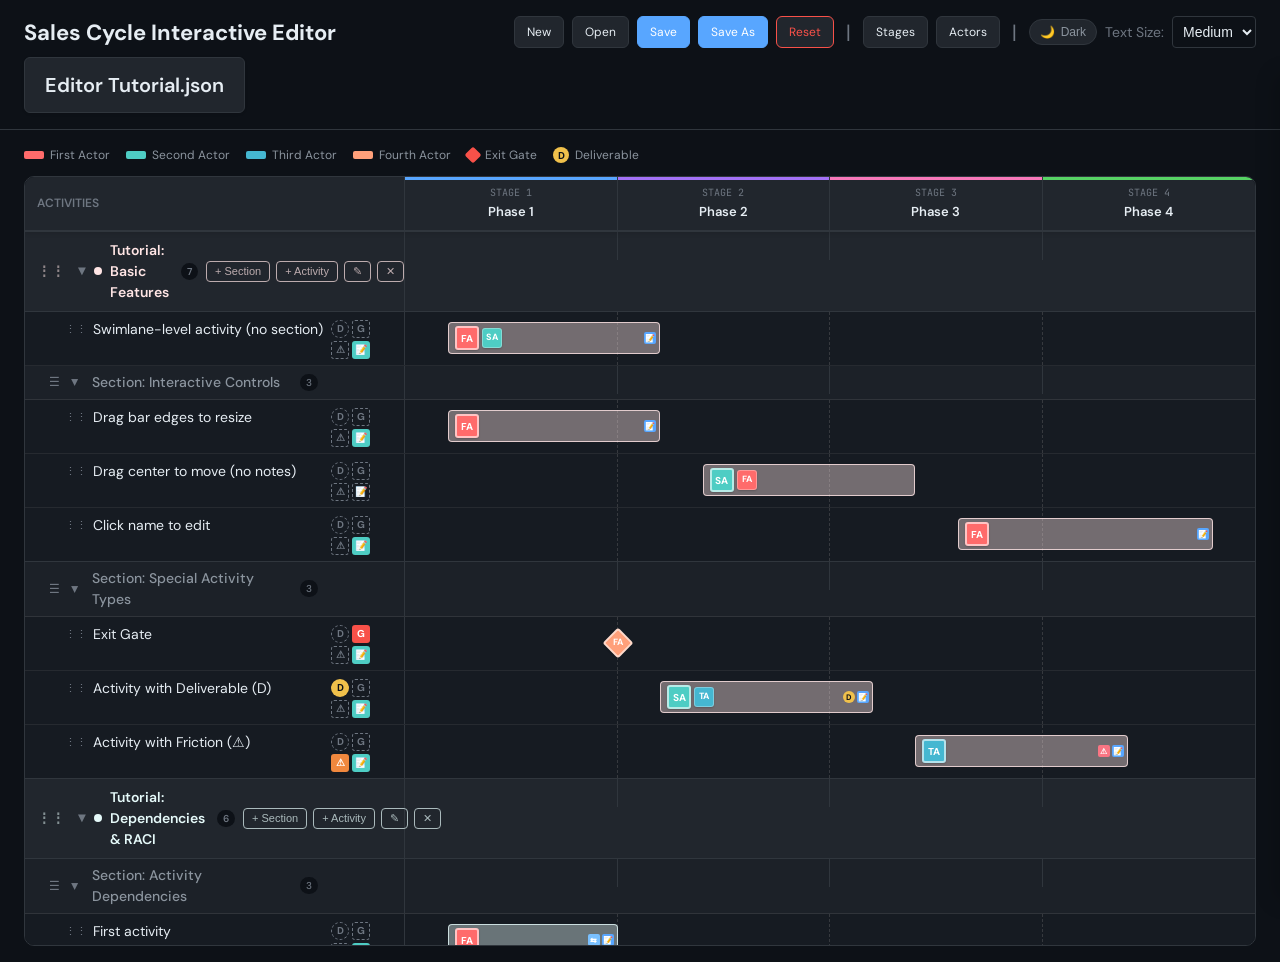
==== commit a75493c3: "Reorganize slide panel and fix notes badge - Move Additional Notes field to Basic Info section - Mov" ====
--- a/index.html
+++ b/index.html
@@ -246,8 +246,16 @@
                     <label>Properties</label>
                     <div class="checkbox-group">
                         <label class="checkbox-item"><input type="checkbox" id="slide-gate" onchange="toggleSlideGateMode()"><span>Exit Gate</span></label>
-                        <label class="checkbox-item"><input type="checkbox" id="slide-deliverable"><span>Deliverable</span></label>
+                        <label class="checkbox-item"><input type="checkbox" id="slide-deliverable" onchange="toggleSlideDeliverableDetails()"><span>Deliverable</span></label>
                     </div>
+                </div>
+                <div class="form-group" id="slide-deliverable-details-section" style="display:none;">
+                    <label>Deliverable Details</label>
+                    <textarea id="slide-deliverable-details" placeholder="What is produced by this activity..."></textarea>
+                </div>
+                <div class="form-group">
+                    <label>Additional Notes</label>
+                    <textarea id="slide-notes" placeholder="Any additional context or information..."></textarea>
                 </div>
             </div>
             <div class="form-section" id="slide-raci-section">
@@ -319,17 +327,6 @@
                     <textarea id="slide-resolution" placeholder="How to address the friction..."></textarea>
                 </div>
             </div>
-            <div class="form-section">
-                <div class="form-section-title notes">📄 Details</div>
-                <div class="form-group">
-                    <label>Deliverable Details</label>
-                    <textarea id="slide-deliverable-details" placeholder="What is produced by this activity..."></textarea>
-                </div>
-                <div class="form-group">
-                    <label>Additional Notes</label>
-                    <textarea id="slide-notes" placeholder="Any additional context or information..."></textarea>
-                </div>
-            </div>
         </div>
         <div class="slide-panel-footer">
             <button class="btn danger" id="slide-delete-btn">Delete</button>
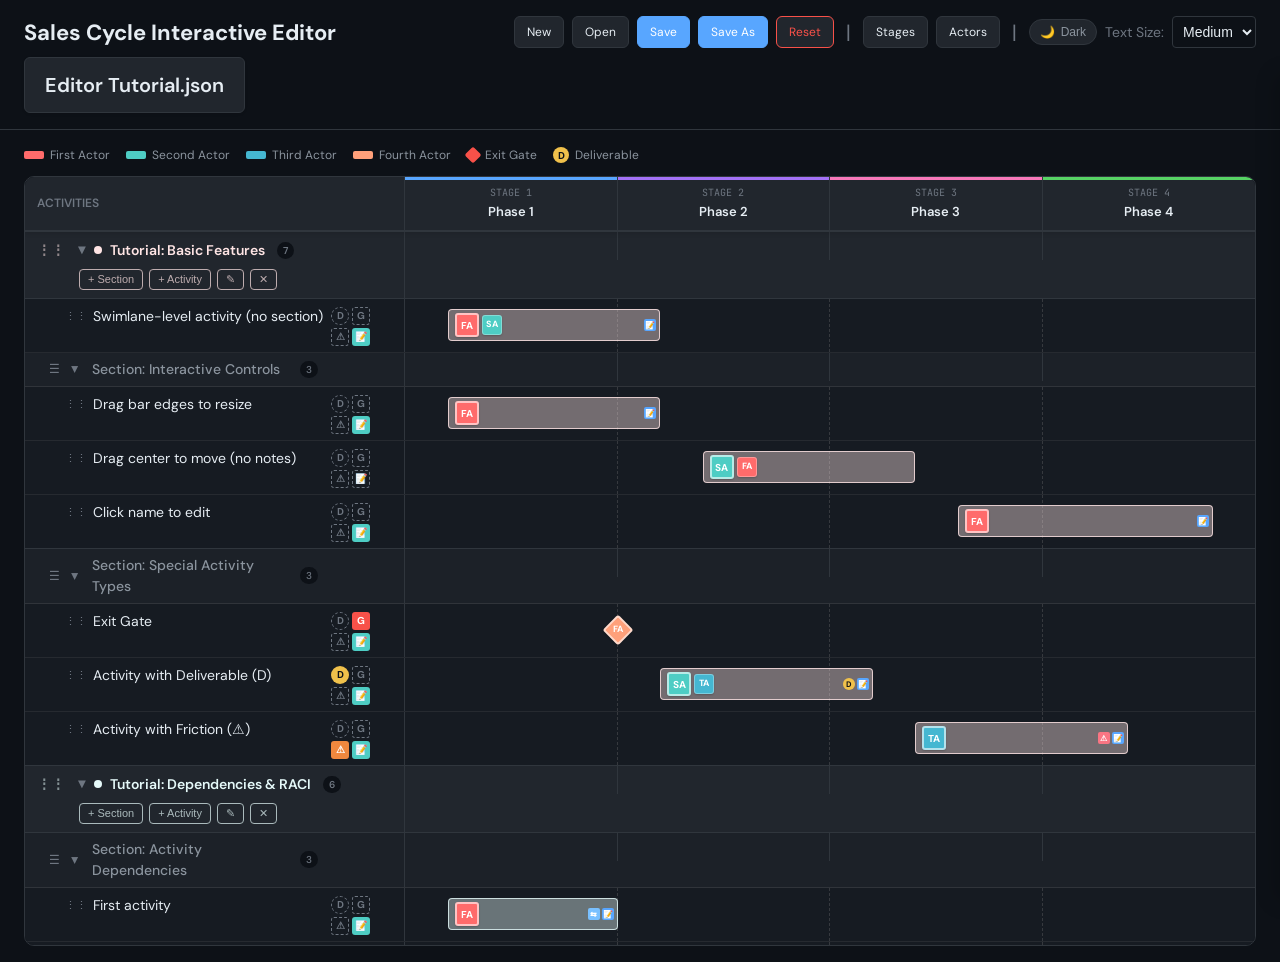
==== commit eade30ca: "Add colored, collapsible headers to slide panel sections - Basic Info section: Green header (#52B788" ====
--- a/index.html
+++ b/index.html
@@ -237,94 +237,119 @@
         </div>
         <div class="slide-panel-body">
             <div class="form-section">
-                <div class="form-section-title">📋 Basic Info</div>
-                <div class="form-group">
-                    <label>Activity Name</label>
-                    <input type="text" id="slide-name">
-                </div>
-                <div class="form-group">
-                    <label>Properties</label>
-                    <div class="checkbox-group">
-                        <label class="checkbox-item"><input type="checkbox" id="slide-gate" onchange="toggleSlideGateMode()"><span>Exit Gate</span></label>
-                        <label class="checkbox-item"><input type="checkbox" id="slide-deliverable" onchange="toggleSlideDeliverableDetails()"><span>Deliverable</span></label>
-                    </div>
-                </div>
-                <div class="form-group" id="slide-deliverable-details-section" style="display:none;">
-                    <label>Deliverable Details</label>
-                    <textarea id="slide-deliverable-details" placeholder="What is produced by this activity..."></textarea>
-                </div>
-                <div class="form-group">
-                    <label>Additional Notes</label>
-                    <textarea id="slide-notes" placeholder="Any additional context or information..."></textarea>
+                <div class="form-section-title basic-info" onclick="toggleFormSection(this)">
+                    <span>📋 Basic Info</span>
+                    <span class="section-collapse">▸</span>
+                </div>
+                <div class="form-section-content">
+                    <div class="form-group">
+                        <label>Activity Name</label>
+                        <input type="text" id="slide-name">
+                    </div>
+                    <div class="form-group">
+                        <label>Properties</label>
+                        <div class="checkbox-group">
+                            <label class="checkbox-item"><input type="checkbox" id="slide-gate" onchange="toggleSlideGateMode()"><span>Exit Gate</span></label>
+                            <label class="checkbox-item"><input type="checkbox" id="slide-deliverable" onchange="toggleSlideDeliverableDetails()"><span>Deliverable</span></label>
+                        </div>
+                    </div>
+                    <div class="form-group" id="slide-deliverable-details-section" style="display:none;">
+                        <label>Deliverable Details</label>
+                        <textarea id="slide-deliverable-details" placeholder="What is produced by this activity..."></textarea>
+                    </div>
+                    <div class="form-group">
+                        <label>Additional Notes</label>
+                        <textarea id="slide-notes" placeholder="Any additional context or information..."></textarea>
+                    </div>
                 </div>
             </div>
             <div class="form-section" id="slide-raci-section">
-                <div class="form-section-title">👥 RACI - Responsibility Assignment</div>
-                <div class="form-group">
-                    <label>Accountable (exactly one required)</label>
-                    <select id="slide-accountable" onchange="onSlideAccountableChange()" style="width:100%;padding:8px;border:1px solid var(--border);border-radius:4px;background:var(--input-bg);color:var(--text);">
-                        <option value="">Select accountable actor...</option>
-                    </select>
-                </div>
-                <div class="form-group">
-                    <label>Responsible (can be multiple)</label>
-                    <div id="slide-responsible-list" style="display:flex;flex-wrap:wrap;gap:8px;margin-bottom:8px;"></div>
-                    <select id="slide-responsible" onchange="onSlideResponsibleChange()" style="width:100%;padding:8px;border:1px solid var(--border);border-radius:4px;background:var(--input-bg);color:var(--text);">
-                        <option value="">Add responsible actor...</option>
-                    </select>
-                </div>
-                <div class="form-group">
-                    <label>Consulted (can be multiple)</label>
-                    <div id="slide-consulted-list" style="display:flex;flex-wrap:wrap;gap:8px;margin-bottom:8px;"></div>
-                    <select id="slide-consulted" onchange="onSlideConsultedChange()" style="width:100%;padding:8px;border:1px solid var(--border);border-radius:4px;background:var(--input-bg);color:var(--text);">
-                        <option value="">Add consulted actor...</option>
-                    </select>
-                </div>
-                <div class="form-group">
-                    <label>Informed (can be multiple)</label>
-                    <div id="slide-informed-list" style="display:flex;flex-wrap:wrap;gap:8px;margin-bottom:8px;"></div>
-                    <select id="slide-informed" onchange="onSlideInformedChange()" style="width:100%;padding:8px;border:1px solid var(--border);border-radius:4px;background:var(--input-bg);color:var(--text);">
-                        <option value="">Add informed actor...</option>
-                    </select>
+                <div class="form-section-title raci" onclick="toggleFormSection(this)">
+                    <span>👥 RACI - Responsibility Assignment</span>
+                    <span class="section-collapse">▸</span>
+                </div>
+                <div class="form-section-content">
+                    <div class="form-group">
+                        <label>Accountable (exactly one required)</label>
+                        <select id="slide-accountable" onchange="onSlideAccountableChange()" style="width:100%;padding:8px;border:1px solid var(--border);border-radius:4px;background:var(--input-bg);color:var(--text);">
+                            <option value="">Select accountable actor...</option>
+                        </select>
+                    </div>
+                    <div class="form-group">
+                        <label>Responsible (can be multiple)</label>
+                        <div id="slide-responsible-list" style="display:flex;flex-wrap:wrap;gap:8px;margin-bottom:8px;"></div>
+                        <select id="slide-responsible" onchange="onSlideResponsibleChange()" style="width:100%;padding:8px;border:1px solid var(--border);border-radius:4px;background:var(--input-bg);color:var(--text);">
+                            <option value="">Add responsible actor...</option>
+                        </select>
+                    </div>
+                    <div class="form-group">
+                        <label>Consulted (can be multiple)</label>
+                        <div id="slide-consulted-list" style="display:flex;flex-wrap:wrap;gap:8px;margin-bottom:8px;"></div>
+                        <select id="slide-consulted" onchange="onSlideConsultedChange()" style="width:100%;padding:8px;border:1px solid var(--border);border-radius:4px;background:var(--input-bg);color:var(--text);">
+                            <option value="">Add consulted actor...</option>
+                        </select>
+                    </div>
+                    <div class="form-group">
+                        <label>Informed (can be multiple)</label>
+                        <div id="slide-informed-list" style="display:flex;flex-wrap:wrap;gap:8px;margin-bottom:8px;"></div>
+                        <select id="slide-informed" onchange="onSlideInformedChange()" style="width:100%;padding:8px;border:1px solid var(--border);border-radius:4px;background:var(--input-bg);color:var(--text);">
+                            <option value="">Add informed actor...</option>
+                        </select>
+                    </div>
                 </div>
             </div>
             <div class="form-section" id="slide-gate-owner-section" style="display:none;">
-                <div class="form-section-title">🚪 Gate Owner</div>
-                <div class="form-group">
-                    <label>Owner (who approves this gate)</label>
-                    <select id="slide-gate-owner" onchange="onSlideGateOwnerChange()" style="width:100%;padding:8px;border:1px solid var(--border);border-radius:4px;background:var(--input-bg);color:var(--text);">
-                        <option value="">Select gate owner...</option>
-                    </select>
-                </div>
-            </div>
-            <div class="form-section">
-                <div class="form-section-title">🔗 Dependencies</div>
-                <div class="form-group">
-                    <label>Predecessors</label>
-                    <div class="searchable-select">
-                        <input type="text" id="slide-pred-search" placeholder="Search activities..." oninput="filterSlidePredecessorList()" onfocus="showSlidePredecessorDropdown()">
-                        <div class="searchable-dropdown" id="slide-pred-dropdown"></div>
-                    </div>
-                    <div class="selected-items" id="slide-selected-preds"></div>
-                </div>
-                <div class="form-group">
-                    <label>Successors</label>
-                    <div class="searchable-select">
-                        <input type="text" id="slide-succ-search" placeholder="Search activities..." oninput="filterSlideSuccessorList()" onfocus="showSlideSuccessorDropdown()">
-                        <div class="searchable-dropdown" id="slide-succ-dropdown"></div>
-                    </div>
-                    <div class="selected-items" id="slide-selected-succs"></div>
-                </div>
-            </div>
-            <div class="form-section">
-                <div class="form-section-title friction">⚠ Friction & Resolution</div>
-                <div class="form-group">
-                    <label>Friction Point</label>
-                    <textarea id="slide-friction" placeholder="Known challenges or blockers..."></textarea>
-                </div>
-                <div class="form-group">
-                    <label>Resolution Path</label>
-                    <textarea id="slide-resolution" placeholder="How to address the friction..."></textarea>
+                <div class="form-section-title gate-owner" onclick="toggleFormSection(this)">
+                    <span>🚪 Gate Owner</span>
+                    <span class="section-collapse">▸</span>
+                </div>
+                <div class="form-section-content">
+                    <div class="form-group">
+                        <label>Owner (who approves this gate)</label>
+                        <select id="slide-gate-owner" onchange="onSlideGateOwnerChange()" style="width:100%;padding:8px;border:1px solid var(--border);border-radius:4px;background:var(--input-bg);color:var(--text);">
+                            <option value="">Select gate owner...</option>
+                        </select>
+                    </div>
+                </div>
+            </div>
+            <div class="form-section">
+                <div class="form-section-title dependencies" onclick="toggleFormSection(this)">
+                    <span>🔗 Dependencies</span>
+                    <span class="section-collapse">▸</span>
+                </div>
+                <div class="form-section-content">
+                    <div class="form-group">
+                        <label>Predecessors</label>
+                        <div class="searchable-select">
+                            <input type="text" id="slide-pred-search" placeholder="Search activities..." oninput="filterSlidePredecessorList()" onfocus="showSlidePredecessorDropdown()">
+                            <div class="searchable-dropdown" id="slide-pred-dropdown"></div>
+                        </div>
+                        <div class="selected-items" id="slide-selected-preds"></div>
+                    </div>
+                    <div class="form-group">
+                        <label>Successors</label>
+                        <div class="searchable-select">
+                            <input type="text" id="slide-succ-search" placeholder="Search activities..." oninput="filterSlideSuccessorList()" onfocus="showSlideSuccessorDropdown()">
+                            <div class="searchable-dropdown" id="slide-succ-dropdown"></div>
+                        </div>
+                        <div class="selected-items" id="slide-selected-succs"></div>
+                    </div>
+                </div>
+            </div>
+            <div class="form-section">
+                <div class="form-section-title friction" onclick="toggleFormSection(this)">
+                    <span>⚠ Friction & Resolution</span>
+                    <span class="section-collapse">▸</span>
+                </div>
+                <div class="form-section-content">
+                    <div class="form-group">
+                        <label>Friction Point</label>
+                        <textarea id="slide-friction" placeholder="Known challenges or blockers..."></textarea>
+                    </div>
+                    <div class="form-group">
+                        <label>Resolution Path</label>
+                        <textarea id="slide-resolution" placeholder="How to address the friction..."></textarea>
+                    </div>
                 </div>
             </div>
         </div>
--- a/css/styles.css
+++ b/css/styles.css
@@ -154,7 +154,8 @@
         .swimlane.dragging { opacity: 0.4; }
         .swimlane.drag-over { border-top: 3px solid var(--ss-color); }
         .swimlane-header { display: grid; background: var(--bg-card); border-bottom: 1px solid var(--border); }
-        .swimlane-label { padding: 8px 12px; font-weight: 600; font-size: var(--chart-text-size); display: flex; align-items: center; justify-content: space-between; gap: 8px; border-right: 1px solid var(--border); }
+        .swimlane-label { padding: 8px 12px; font-weight: 600; font-size: var(--chart-text-size); display: flex; align-items: flex-start; gap: 8px; border-right: 1px solid var(--border); }
+        .swimlane-label-content { display: flex; flex-direction: column; gap: 8px; flex: 1; }
         .swimlane-label-text { display: flex; align-items: center; gap: 8px; }
         .swimlane-label.ae { color: var(--ae-color); }
         .swimlane-label.ss { color: var(--ss-color); }
@@ -407,24 +408,47 @@
         .form-group input, .form-group select, .form-group textarea { width: 100%; padding: 8px 10px; border-radius: 5px; border: 1px solid var(--border); background: var(--bg-card); color: var(--text-primary); font-size: 13px; font-family: inherit; }
         .form-group textarea { min-height: 70px; resize: vertical; line-height: 1.4; }
         .form-group input:focus, .form-group select:focus, .form-group textarea:focus { outline: none; border-color: var(--ss-color); }
-        .form-section { background: var(--bg-card); border: 1px solid var(--border); border-radius: 8px; padding: 14px; margin-bottom: 16px; }
+        .form-section { background: var(--bg-card); border: 1px solid var(--border); border-radius: 8px; margin-bottom: 16px; overflow: hidden; }
         .form-section-title {
             font-size: 14px;
             font-weight: 700;
-            margin-bottom: 12px;
-            color: var(--text-primary);
+            margin: 0;
+            padding: 12px 14px;
+            color: white;
             display: flex;
             align-items: center;
+            justify-content: space-between;
             gap: 8px;
-            padding-bottom: 8px;
-            border-bottom: 2px solid var(--border);
             text-transform: uppercase;
             letter-spacing: 0.5px;
             font-size: 12px;
-        }
-        .form-section-title.friction { color: var(--friction-color); border-color: var(--friction-color); }
-        .form-section-title.deliverable { color: var(--deliverable-color); border-color: var(--deliverable-color); }
-        .form-section-title.notes { color: var(--ss-color); border-color: var(--ss-color); }
+            cursor: pointer;
+            user-select: none;
+        }
+        .form-section-title .section-collapse {
+            font-size: 14px;
+            transition: transform 0.2s;
+            transform: rotate(90deg);
+        }
+        .form-section-title.collapsed .section-collapse {
+            transform: rotate(0deg);
+        }
+        .form-section-title.basic-info { background: #52B788; }
+        .form-section-title.raci { background: #4ECDC4; }
+        .form-section-title.gate-owner { background: #BB8FCE; }
+        .form-section-title.dependencies { background: #F7DC6F; color: #333; }
+        .form-section-title.friction { background: #f0883e; }
+        .form-section-content {
+            padding: 14px;
+            transition: max-height 0.3s ease-out, opacity 0.3s ease-out;
+            overflow: hidden;
+        }
+        .form-section-content.collapsed {
+            max-height: 0 !important;
+            padding-top: 0;
+            padding-bottom: 0;
+            opacity: 0;
+        }
         .checkbox-group { display: flex; flex-wrap: wrap; gap: 12px; }
         .checkbox-item { display: flex; align-items: center; gap: 6px; font-size: 13px; cursor: pointer; }
         .checkbox-item input { width: 16px; height: 16px; cursor: pointer; }
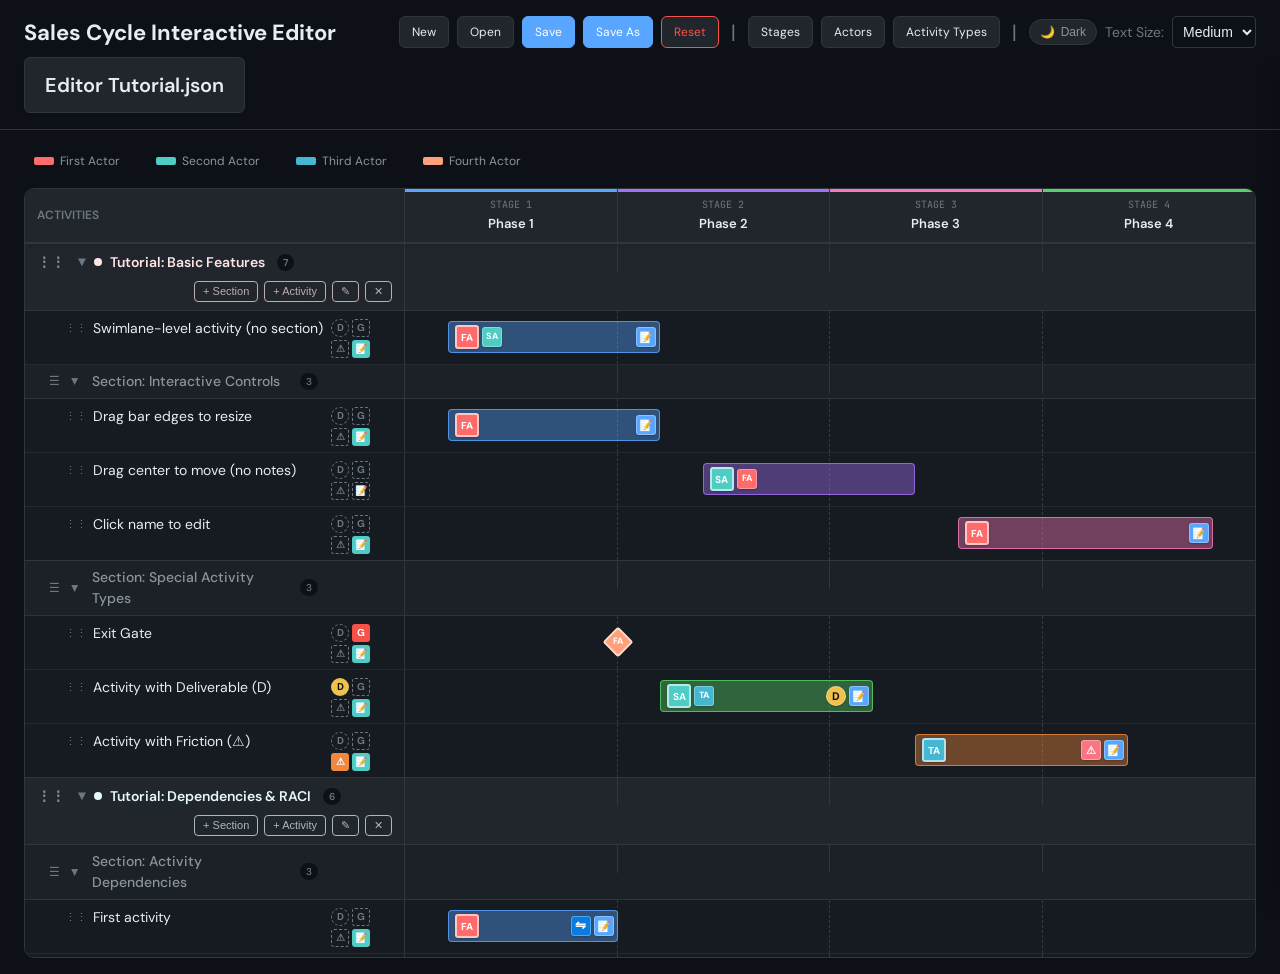
==== commit 06ab149e: "Implement Activity Types with full CRUD and color-based activity bars Major redesign changes: - Adde" ====
--- a/index.html
+++ b/index.html
@@ -33,6 +33,7 @@
                 <!-- Data Management -->
                 <button class="btn" onclick="openStagesModal()">Stages</button>
                 <button class="btn" onclick="openActorsModal()">Actors</button>
+                <button class="btn" onclick="openActivityTypesModal()">Activity Types</button>
 
                 <span class="toolbar-separator">|</span>
 
@@ -228,6 +229,42 @@
         </div>
     </div>
 
+    <!-- Activity Types Modal -->
+    <div class="modal-overlay" id="activity-types-modal">
+        <div class="modal">
+            <h2>Manage Activity Types</h2>
+            <div id="activity-types-list"></div>
+            <div style="margin-top:14px;">
+                <button class="btn primary" onclick="addActivityType()">+ Add Activity Type</button>
+            </div>
+            <div class="modal-actions">
+                <button class="btn" onclick="closeActivityTypesModal()">Close</button>
+            </div>
+        </div>
+    </div>
+
+    <!-- Activity Type Edit Modal -->
+    <div class="modal-overlay" id="activity-type-edit-modal">
+        <div class="modal small">
+            <h2 id="activity-type-edit-title">Edit Activity Type</h2>
+            <div class="form-group">
+                <label>Type Name</label>
+                <input type="text" id="activity-type-edit-name" placeholder="e.g., Discovery, Analysis, Design">
+            </div>
+            <div class="form-group">
+                <label>Color</label>
+                <div style="display: flex; gap: 12px; align-items: center;">
+                    <input type="color" id="activity-type-color-input" style="width: 80px; height: 40px; border: 1px solid var(--border); border-radius: 4px; cursor: pointer;">
+                    <div class="color-picker" id="activity-type-color-picker"></div>
+                </div>
+            </div>
+            <div class="modal-actions">
+                <button class="btn" onclick="closeActivityTypeEditModal()">Cancel</button>
+                <button class="btn primary" onclick="confirmActivityTypeEdit()">Save</button>
+            </div>
+        </div>
+    </div>
+
     <!-- Slide Panel -->
     <div class="slide-panel" id="slide-panel">
         <div class="slide-panel-resize" id="slide-panel-resize"></div>
@@ -246,20 +283,26 @@
                         <label>Activity Name</label>
                         <input type="text" id="slide-name">
                     </div>
+                    <div class="form-group" id="slide-activity-type-section">
+                        <label>Activity Type</label>
+                        <select id="slide-activity-type" onchange="onSlideActivityTypeChange()">
+                            <option value="">None (White bar)</option>
+                        </select>
+                    </div>
+                    <div class="form-group">
+                        <label>Additional Notes</label>
+                        <textarea id="slide-notes" placeholder="Any additional context or information..."></textarea>
+                    </div>
                     <div class="form-group">
                         <label>Properties</label>
-                        <div class="checkbox-group">
-                            <label class="checkbox-item"><input type="checkbox" id="slide-gate" onchange="toggleSlideGateMode()"><span>Exit Gate</span></label>
-                            <label class="checkbox-item"><input type="checkbox" id="slide-deliverable" onchange="toggleSlideDeliverableDetails()"><span>Deliverable</span></label>
+                        <div class="activity-badges" style="display: grid; grid-template-columns: repeat(2, 40px); gap: 6px; margin-top: 8px;">
+                            <div class="badge deliverable" id="slide-deliverable-badge" onclick="toggleSlideDeliverable()" title="Deliverable" style="width: 40px; height: 40px; font-size: 16px; cursor: pointer;">D</div>
+                            <div class="badge gate" id="slide-gate-badge" onclick="toggleSlideGate()" title="Exit Gate" style="width: 40px; height: 40px; font-size: 16px; cursor: pointer;">G</div>
                         </div>
                     </div>
                     <div class="form-group" id="slide-deliverable-details-section" style="display:none;">
                         <label>Deliverable Details</label>
                         <textarea id="slide-deliverable-details" placeholder="What is produced by this activity..."></textarea>
-                    </div>
-                    <div class="form-group">
-                        <label>Additional Notes</label>
-                        <textarea id="slide-notes" placeholder="Any additional context or information..."></textarea>
                     </div>
                 </div>
             </div>
--- a/css/styles.css
+++ b/css/styles.css
@@ -22,7 +22,7 @@
             --shared-border: rgba(163, 113, 247, 0.6);
             --gate-color: #f85149;
             --deliverable-color: #f0c14b;
-            --dependency-color: #79c0ff;
+            --dependency-color: #077ce2;
             --friction-color: #f97583;
         }
         html.light {
@@ -116,7 +116,9 @@
         .file-input { display: none; }
         .container { max-width: 1900px; margin: 0 auto; padding: 16px 24px; }
         .legend { display: flex; gap: 16px; margin-bottom: 12px; flex-wrap: wrap; align-items: center; }
-        .legend-item { display: flex; align-items: center; gap: 6px; font-size: 12px; color: var(--text-secondary); }
+        .legend-item { display: flex; align-items: center; gap: 6px; font-size: 12px; color: var(--text-secondary); cursor: pointer; padding: 4px 8px; border-radius: 4px; transition: all 0.2s; border: 2px solid transparent; }
+        .legend-item:hover { background: var(--bg-card); }
+        .legend-item.active { background: var(--bg-card); border-color: var(--border); color: var(--text); font-weight: 600; }
         .legend-bar { width: 20px; height: 8px; border-radius: 2px; }
         .legend-bar.ae { background: var(--ae-color); }
         .legend-bar.ss { background: var(--ss-color); }
@@ -157,6 +159,7 @@
         .swimlane-label { padding: 8px 12px; font-weight: 600; font-size: var(--chart-text-size); display: flex; align-items: flex-start; gap: 8px; border-right: 1px solid var(--border); }
         .swimlane-label-content { display: flex; flex-direction: column; gap: 8px; flex: 1; }
         .swimlane-label-text { display: flex; align-items: center; gap: 8px; }
+        .swimlane-actions { display: flex; gap: 6px; flex-shrink: 0; justify-content: flex-end; }
         .swimlane-label.ae { color: var(--ae-color); }
         .swimlane-label.ss { color: var(--ss-color); }
         .swimlane-label.prospect { color: var(--prospect-color); }
@@ -171,7 +174,6 @@
         .swimlane-count { font-size: 10px; color: var(--text-muted); background: var(--bg-primary); padding: 1px 6px; border-radius: 10px; margin-left: 4px; }
         .swimlane-content { transition: max-height 0.3s ease-out; overflow: hidden; }
         .swimlane-content.collapsed { max-height: 0 !important; display: none; }
-        .swimlane-actions { display: flex; gap: 6px; flex-shrink: 0; }
         .column-resize-handle { position: absolute; right: 0; top: 0; bottom: 0; width: 6px; cursor: col-resize; z-index: 10; }
         .column-resize-handle:hover { background: var(--ss-color); opacity: 0.5; }
         .column-resize-handle.resizing { background: var(--ss-color); opacity: 0.8; }
@@ -329,10 +331,11 @@
             justify-content: space-between;
             flex-shrink: 0;
         }
-        .activity-label { padding: 6px 10px 6px 40px; font-size: var(--chart-text-size); color: var(--text-primary); border-right: 1px solid var(--border); display: flex; align-items: flex-start; gap: 6px; }
+        .activity-label { padding: 6px 10px 6px 40px; font-size: var(--chart-text-size); color: var(--text-primary); border-right: 1px solid var(--border); display: flex; align-items: flex-start; gap: 6px; position: relative; }
         .activity-drag-handle { color: var(--text-muted); cursor: grab; font-size: 11px; margin-top: 3px; }
         .activity-name { flex: 1; font-size: var(--chart-text-size); line-height: 1.4; padding: 2px 0; min-width: 0; word-wrap: break-word; cursor: pointer; }
         .activity-name:hover { color: var(--ss-color); }
+        .actor-filter-indicator { position: absolute; left: 0; top: 0; bottom: 0; width: 4px; }
         .activity-badges { display: grid; grid-template-columns: repeat(2, 18px); gap: 3px; flex-shrink: 0; justify-content: flex-end; margin-top: 2px; }
         .badge { width: 18px; height: 18px; border-radius: 3px; display: flex; align-items: center; justify-content: center; font-size: 10px; font-weight: 700; cursor: pointer; transition: transform 0.1s; flex-shrink: 0; }
         .badge:hover { transform: scale(1.15); }
@@ -363,11 +366,11 @@
         .bar.shared { background: var(--shared-bg); border: 1.5px solid var(--shared-border); color: var(--shared-color); }
         .bar.exit-gate { width: 22px !important; height: 22px; border-radius: 3px; transform: translateY(-50%) rotate(45deg); padding: 0; cursor: move; display: flex; align-items: center; justify-content: center; background: var(--gate-color); border: 2px solid var(--gate-color); color: white; }
         .bar.exit-gate .gate-label { transform: rotate(-45deg); font-size: 9px; font-weight: 700; }
-        .bar-indicators { position: absolute; right: 3px; top: 50%; transform: translateY(-50%); display: flex; gap: 2px; }
+        .bar-indicators { position: absolute; right: 3px; top: 50%; transform: translateY(-50%); display: flex; gap: 3px; }
         .bar.exit-gate .bar-indicators { display: none; }
-        .bar-indicator { width: 12px; height: 12px; display: flex; align-items: center; justify-content: center; font-size: 8px; font-weight: 700; border-radius: 2px; }
+        .bar-indicator { width: 20px; height: 20px; display: flex; align-items: center; justify-content: center; font-size: 11px; font-weight: 700; border-radius: 3px; border: 1px solid rgba(255,255,255,0.3); box-shadow: 0 1px 2px rgba(0,0,0,0.2); }
         .bar-indicator.deliverable { background: var(--deliverable-color); color: var(--bg-primary); border-radius: 50%; }
-        .bar-indicator.dependency { background: var(--dependency-color); color: white; }
+        .bar-indicator.dependency { background: var(--dependency-color); color: #ffffff; font-weight: 900; font-size: 13px; }
         .bar-indicator.friction { background: var(--friction-color); color: white; }
         .bar-indicator.notes { background: var(--ss-color); color: white; }
 
@@ -433,11 +436,11 @@
         .form-section-title.collapsed .section-collapse {
             transform: rotate(0deg);
         }
-        .form-section-title.basic-info { background: #52B788; }
-        .form-section-title.raci { background: #4ECDC4; }
-        .form-section-title.gate-owner { background: #BB8FCE; }
-        .form-section-title.dependencies { background: #F7DC6F; color: #333; }
-        .form-section-title.friction { background: #f0883e; }
+        .form-section-title.basic-info { background: #52B788; color: white; }
+        .form-section-title.raci { background: #4ECDC4; color: #1a1a1a; }
+        .form-section-title.gate-owner { background: #BB8FCE; color: white; }
+        .form-section-title.dependencies { background: #F7DC6F; color: #1a1a1a; }
+        .form-section-title.friction { background: #f0883e; color: white; }
         .form-section-content {
             padding: 14px;
             transition: max-height 0.3s ease-out, opacity 0.3s ease-out;
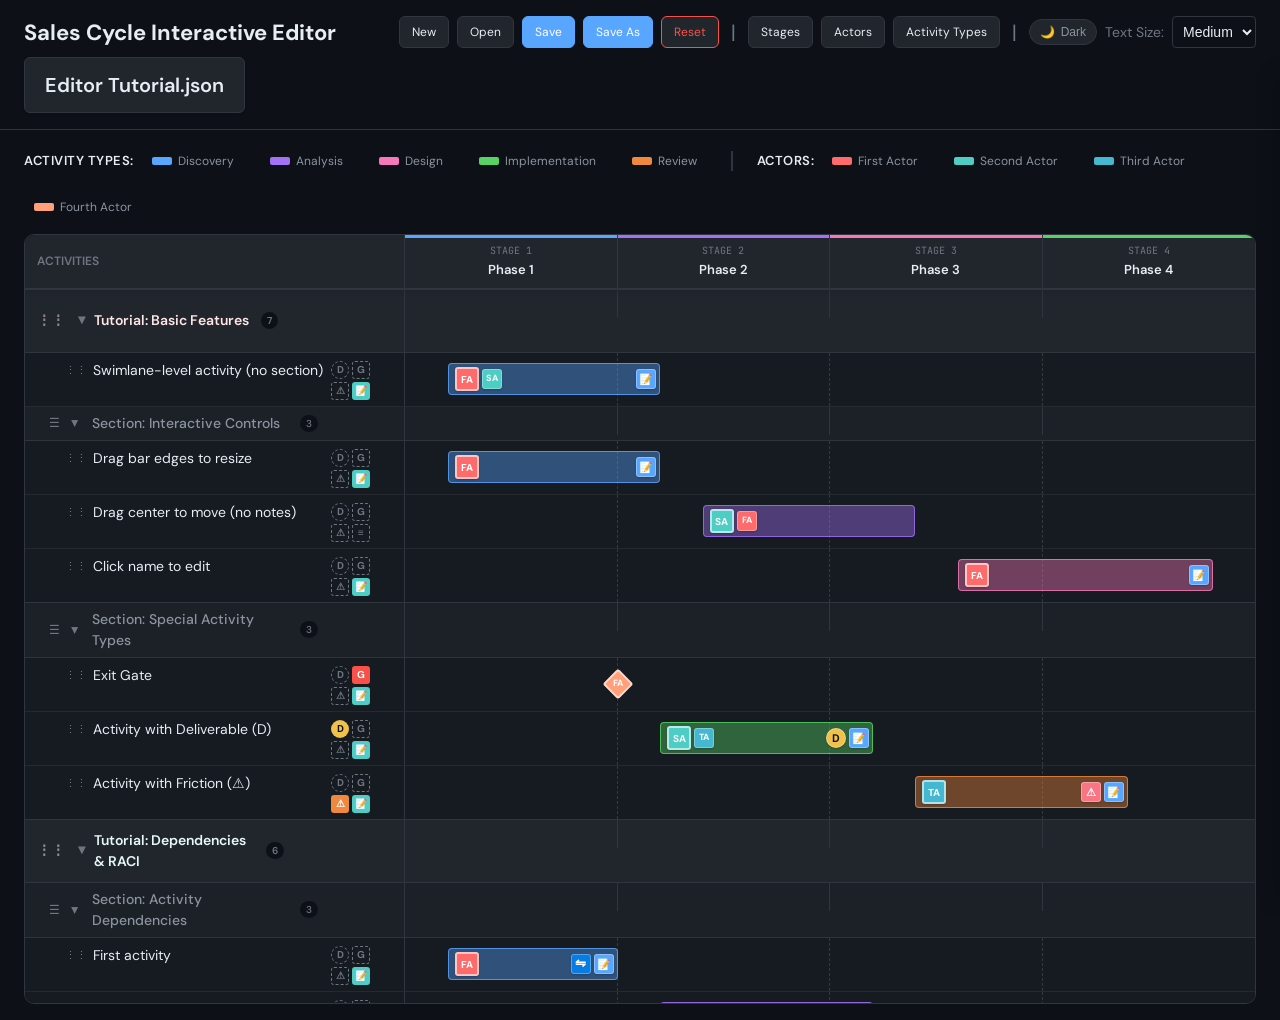
==== commit 0bd06cc0: "Add stage-specific notes section to slide panel Add a collapsible "Stage-Specific Notes" section tha" ====
--- a/index.html
+++ b/index.html
@@ -306,6 +306,18 @@
                     </div>
                 </div>
             </div>
+            <div class="form-section" id="slide-stage-notes-section" style="display:none;">
+                <div class="form-section-title stage-notes" onclick="toggleFormSection(this)">
+                    <span>🔖 Stage-Specific Notes</span>
+                    <span class="section-collapse">▸</span>
+                </div>
+                <div class="form-section-content">
+                    <div style="margin-bottom: 12px; color: var(--text-muted); font-size: 13px;">
+                        Add context specific to each stage this activity spans
+                    </div>
+                    <div id="slide-stage-notes-list"></div>
+                </div>
+            </div>
             <div class="form-section" id="slide-raci-section">
                 <div class="form-section-title raci" onclick="toggleFormSection(this)">
                     <span>👥 RACI - Responsibility Assignment</span>
--- a/css/styles.css
+++ b/css/styles.css
@@ -116,9 +116,11 @@
         .file-input { display: none; }
         .container { max-width: 1900px; margin: 0 auto; padding: 16px 24px; }
         .legend { display: flex; gap: 16px; margin-bottom: 12px; flex-wrap: wrap; align-items: center; }
+        .legend-header { font-size: 13px; font-weight: 600; color: var(--text); text-transform: uppercase; letter-spacing: 0.5px; margin-right: -8px; }
         .legend-item { display: flex; align-items: center; gap: 6px; font-size: 12px; color: var(--text-secondary); cursor: pointer; padding: 4px 8px; border-radius: 4px; transition: all 0.2s; border: 2px solid transparent; }
         .legend-item:hover { background: var(--bg-card); }
         .legend-item.active { background: var(--bg-card); border-color: var(--border); color: var(--text); font-weight: 600; }
+        .legend-separator { width: 2px; height: 20px; background: var(--border); margin: 0 8px; }
         .legend-bar { width: 20px; height: 8px; border-radius: 2px; }
         .legend-bar.ae { background: var(--ae-color); }
         .legend-bar.ss { background: var(--ss-color); }
@@ -156,10 +158,13 @@
         .swimlane.dragging { opacity: 0.4; }
         .swimlane.drag-over { border-top: 3px solid var(--ss-color); }
         .swimlane-header { display: grid; background: var(--bg-card); border-bottom: 1px solid var(--border); }
-        .swimlane-label { padding: 8px 12px; font-weight: 600; font-size: var(--chart-text-size); display: flex; align-items: flex-start; gap: 8px; border-right: 1px solid var(--border); }
-        .swimlane-label-content { display: flex; flex-direction: column; gap: 8px; flex: 1; }
-        .swimlane-label-text { display: flex; align-items: center; gap: 8px; }
-        .swimlane-actions { display: flex; gap: 6px; flex-shrink: 0; justify-content: flex-end; }
+        .swimlane-label { padding: 8px 12px; font-weight: 600; font-size: var(--chart-text-size); display: flex; align-items: center; gap: 8px; border-right: 1px solid var(--border); }
+        .swimlane-label-text { display: flex; align-items: center; gap: 8px; flex: 1; }
+        .swimlane-actions { display: flex; gap: 8px; flex-shrink: 0; opacity: 0; transition: opacity 0.2s; }
+        .swimlane-label:hover .swimlane-actions { opacity: 1; }
+        .swimlane-action-group { display: flex; flex-direction: column; gap: 4px; }
+        .swimlane-add-btn { padding: 4px 8px; font-size: 11px; }
+        .swimlane-icon-btn { padding: 4px 8px; font-size: 12px; min-width: 28px; }
         .swimlane-label.ae { color: var(--ae-color); }
         .swimlane-label.ss { color: var(--ss-color); }
         .swimlane-label.prospect { color: var(--prospect-color); }
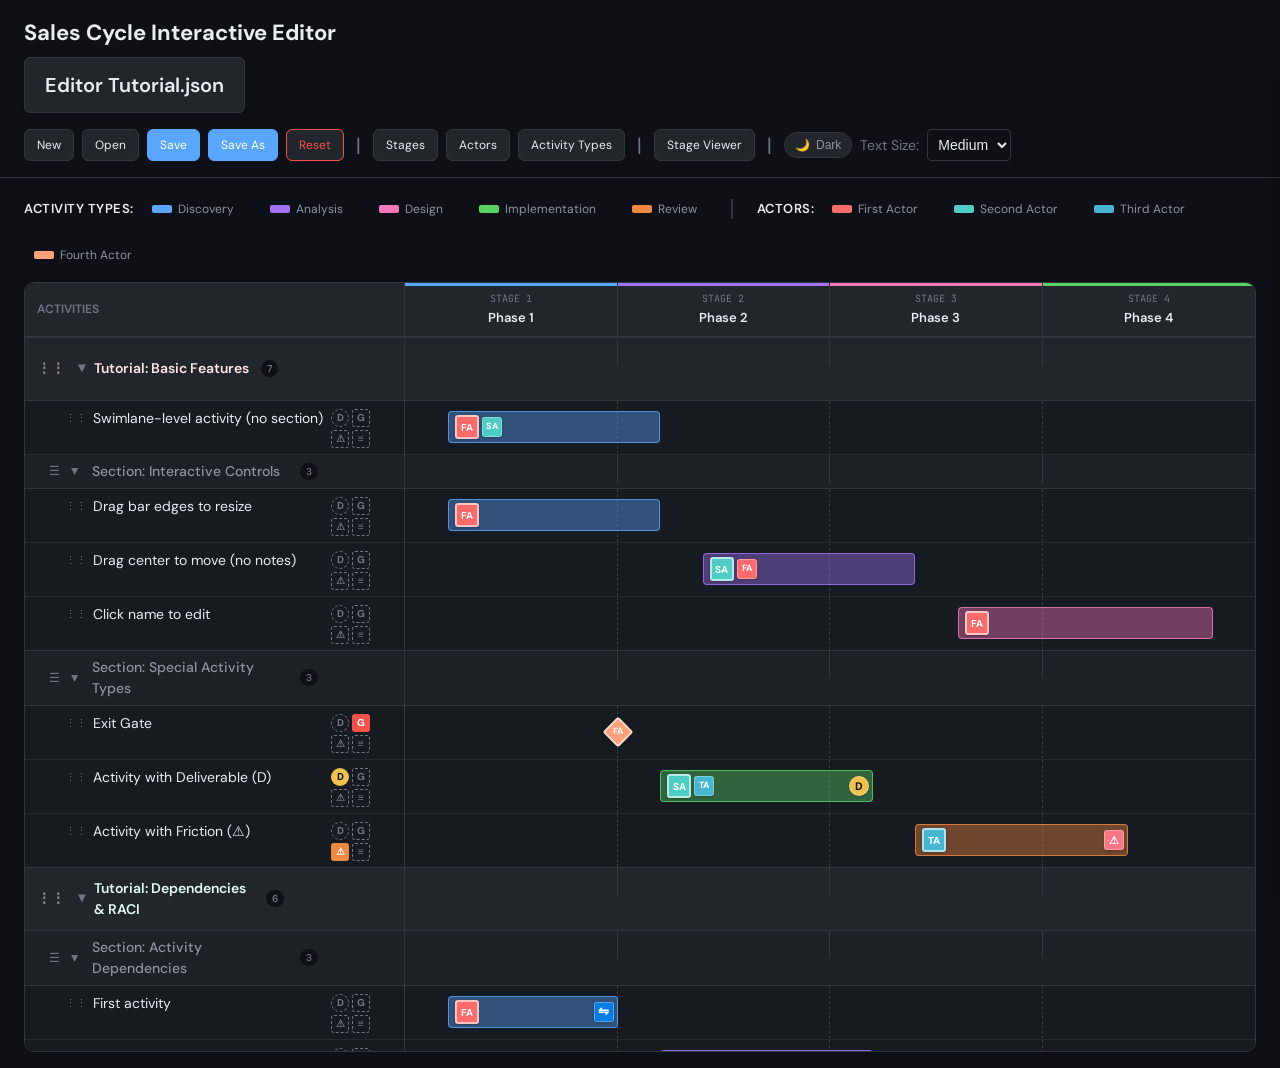
==== commit 33b7954d: "WIP: Initial stage viewer implementation (needs refactor) Added initial stage viewer with card-based" ====
--- a/index.html
+++ b/index.html
@@ -37,6 +37,11 @@
 
                 <span class="toolbar-separator">|</span>
 
+                <!-- Views -->
+                <button class="btn" onclick="toggleStageViewer()">Stage Viewer</button>
+
+                <span class="toolbar-separator">|</span>
+
                 <!-- Theming -->
                 <button class="theme-toggle" onclick="toggleTheme()">
                     <span id="theme-icon">🌙</span>
@@ -66,7 +71,29 @@
             </div>
         </div>
     </div>
-    
+
+    <!-- Stage Viewer -->
+    <div class="stage-viewer" id="stage-viewer" style="display: none;">
+        <div class="stage-viewer-header">
+            <div class="stage-selector">
+                <label>Filter by Stage:</label>
+                <select id="stage-viewer-selector" onchange="updateStageView()">
+                    <!-- Will be populated dynamically -->
+                </select>
+            </div>
+            <button class="btn" onclick="toggleStageViewer()">Close Viewer</button>
+        </div>
+
+        <div class="stage-viewer-gantt">
+            <div class="gantt-wrapper">
+                <div class="gantt-inner" id="stage-viewer-gantt-inner">
+                    <div class="stage-headers" id="stage-viewer-stage-headers"></div>
+                    <div id="stage-viewer-gantt-content"></div>
+                </div>
+            </div>
+        </div>
+    </div>
+
     <div class="tooltip" id="tooltip"></div>
     
     <!-- Activity Modal -->
--- a/css/styles.css
+++ b/css/styles.css
@@ -290,12 +290,12 @@
         }
         
         .slide-panel-body .form-group { margin-bottom: 16px; }
-        .slide-panel-body .form-group label { font-size: 12px; font-weight: 500; margin-bottom: 6px; display: block; color: var(--text-muted); }
+        .slide-panel-body .form-group label { font-size: var(--chart-text-size); font-weight: 500; margin-bottom: 6px; display: block; color: var(--text-muted); }
         .slide-panel-body .form-group input[type="text"],
-        .slide-panel-body .form-group textarea { 
-            width: 100%; 
-            padding: 10px 12px; 
-            font-size: 13px; 
+        .slide-panel-body .form-group textarea {
+            width: 100%;
+            padding: 10px 12px;
+            font-size: var(--chart-text-size);
             border: 1px solid var(--border);
             border-radius: 6px;
             background: var(--bg-primary);
@@ -305,27 +305,27 @@
         .slide-panel-body .form-group textarea { min-height: 80px; resize: vertical; }
         .slide-panel-body .form-group input:focus,
         .slide-panel-body .form-group textarea:focus { outline: none; border-color: var(--ss-color); }
-        
+
         .slide-panel-body .checkbox-group { display: flex; flex-wrap: wrap; gap: 8px; }
-        .slide-panel-body .checkbox-item { font-size: 12px; }
-        
-        .slide-panel-body .form-section { 
-            margin-bottom: 20px; 
-            padding-bottom: 16px; 
-            border-bottom: 1px solid var(--border); 
+        .slide-panel-body .checkbox-item { font-size: var(--chart-text-size); }
+
+        .slide-panel-body .form-section {
+            margin-bottom: 20px;
+            padding-bottom: 16px;
+            border-bottom: 1px solid var(--border);
         }
         .slide-panel-body .form-section:last-child { border-bottom: none; }
-        .slide-panel-body .form-section-title { 
-            font-size: 11px; 
-            font-weight: 600; 
-            text-transform: uppercase; 
-            color: var(--text-muted); 
-            margin-bottom: 12px; 
+        .slide-panel-body .form-section-title {
+            font-size: var(--chart-text-size);
+            font-weight: 600;
+            text-transform: uppercase;
+            color: var(--text-muted);
+            margin-bottom: 12px;
             letter-spacing: 0.5px;
         }
-        
+
         .slide-panel-body .selected-items { margin-top: 8px; display: flex; flex-wrap: wrap; gap: 6px; }
-        .slide-panel-body .selected-tag { font-size: 11px; padding: 4px 8px; }
+        .slide-panel-body .selected-tag { font-size: var(--chart-text-size); padding: 4px 8px; }
         .slide-panel-body .searchable-dropdown { max-height: 200px; }
         
         .slide-panel-footer {
@@ -395,30 +395,31 @@
         .activity-row.highlight-successor-row { background: rgba(63, 185, 80, 0.1) !important; }
         .empty-lane { padding: 16px; text-align: center; color: var(--text-muted); font-size: 12px; font-style: italic; }
         .empty-lane.drag-over { background: var(--ss-bg); border: 2px dashed var(--ss-color); border-radius: 6px; margin: 4px; }
-        .tooltip { position: fixed; background: var(--bg-card); border: 1px solid var(--border); border-radius: 6px; padding: 12px; font-size: 12px; max-width: 340px; z-index: 1000; pointer-events: none; opacity: 0; transition: opacity 0.15s; box-shadow: 0 8px 24px rgba(0,0,0,0.3); }
+        .tooltip { position: fixed; background: var(--bg-card); border: 1px solid var(--border); border-radius: 6px; padding: 12px; font-size: var(--chart-text-size); max-width: 340px; z-index: 1000; pointer-events: none; opacity: 0; transition: opacity 0.15s; box-shadow: 0 8px 24px rgba(0,0,0,0.3); }
         .tooltip.visible { opacity: 1; }
-        .tooltip-title { font-weight: 600; margin-bottom: 8px; color: var(--text-primary); font-size: 13px; line-height: 1.4; }
-        .tooltip-row { display: flex; gap: 6px; margin-bottom: 4px; color: var(--text-secondary); font-size: 11px; }
+        .tooltip-title { font-weight: 600; margin-bottom: 8px; color: var(--text-primary); font-size: var(--chart-text-size); line-height: 1.4; }
+        .tooltip-row { display: flex; gap: 6px; margin-bottom: 4px; color: var(--text-secondary); font-size: var(--chart-text-size); }
         .tooltip-label { color: var(--text-muted); min-width: 80px; flex-shrink: 0; }
         .tooltip-value { color: var(--text-primary); }
         .tooltip-value.predecessor { color: var(--dependency-color); }
         .tooltip-value.successor { color: var(--prospect-color); }
         .tooltip-section { margin-top: 8px; padding-top: 8px; border-top: 1px solid var(--border); }
-        .tooltip-section-title { font-weight: 600; font-size: 10px; color: var(--text-muted); text-transform: uppercase; margin-bottom: 4px; }
-        .tooltip-text { font-size: 11px; color: var(--text-secondary); line-height: 1.4; }
+        .tooltip-section-title { font-weight: 600; font-size: var(--chart-text-size); color: var(--text-muted); text-transform: uppercase; margin-bottom: 4px; }
+        .tooltip-text { font-size: var(--chart-text-size); color: var(--text-secondary); line-height: 1.4; }
+        .tooltip-stage-note { border-left: 3px solid #ffd33d; padding-left: 8px; }
         .modal-overlay { position: fixed; top: 0; left: 0; right: 0; bottom: 0; background: rgba(0,0,0,0.6); display: flex; align-items: center; justify-content: center; z-index: 1000; opacity: 0; visibility: hidden; transition: all 0.2s; }
         .modal-overlay.visible { opacity: 1; visibility: visible; }
         .modal { background: var(--bg-secondary); border: 1px solid var(--border); border-radius: 10px; padding: 20px; width: 520px; max-width: 95vw; max-height: 85vh; overflow-y: auto; }
         .modal.small { width: 360px; }
         .modal h2 { font-size: 18px; margin-bottom: 16px; }
         .form-group { margin-bottom: 14px; }
-        .form-group label { display: block; font-size: 12px; color: var(--text-secondary); margin-bottom: 6px; font-weight: 500; }
-        .form-group input, .form-group select, .form-group textarea { width: 100%; padding: 8px 10px; border-radius: 5px; border: 1px solid var(--border); background: var(--bg-card); color: var(--text-primary); font-size: 13px; font-family: inherit; }
+        .form-group label { display: block; font-size: var(--chart-text-size); color: var(--text-secondary); margin-bottom: 6px; font-weight: 500; }
+        .form-group input, .form-group select, .form-group textarea { width: 100%; padding: 8px 10px; border-radius: 5px; border: 1px solid var(--border); background: var(--bg-card); color: var(--text-primary); font-size: var(--chart-text-size); font-family: inherit; }
         .form-group textarea { min-height: 70px; resize: vertical; line-height: 1.4; }
         .form-group input:focus, .form-group select:focus, .form-group textarea:focus { outline: none; border-color: var(--ss-color); }
         .form-section { background: var(--bg-card); border: 1px solid var(--border); border-radius: 8px; margin-bottom: 16px; overflow: hidden; }
         .form-section-title {
-            font-size: 14px;
+            font-size: var(--chart-text-size);
             font-weight: 700;
             margin: 0;
             padding: 12px 14px;
@@ -429,7 +430,6 @@
             gap: 8px;
             text-transform: uppercase;
             letter-spacing: 0.5px;
-            font-size: 12px;
             cursor: pointer;
             user-select: none;
         }
@@ -442,6 +442,7 @@
             transform: rotate(0deg);
         }
         .form-section-title.basic-info { background: #52B788; color: white; }
+        .form-section-title.stage-notes { background: #ffd33d; color: #1a1a1a; }
         .form-section-title.raci { background: #4ECDC4; color: #1a1a1a; }
         .form-section-title.gate-owner { background: #BB8FCE; color: white; }
         .form-section-title.dependencies { background: #F7DC6F; color: #1a1a1a; }
@@ -458,25 +459,25 @@
             opacity: 0;
         }
         .checkbox-group { display: flex; flex-wrap: wrap; gap: 12px; }
-        .checkbox-item { display: flex; align-items: center; gap: 6px; font-size: 13px; cursor: pointer; }
+        .checkbox-item { display: flex; align-items: center; gap: 6px; font-size: var(--chart-text-size); cursor: pointer; }
         .checkbox-item input { width: 16px; height: 16px; cursor: pointer; }
         .shared-with-section { margin-top: 10px; padding: 10px; background: var(--bg-primary); border-radius: 6px; border: 1px solid var(--border); }
         .shared-with-section.hidden { display: none; }
         .modal-actions { display: flex; gap: 10px; justify-content: flex-end; margin-top: 16px; padding-top: 14px; border-top: 1px solid var(--border); }
-        .gate-note { background: rgba(248,81,73,0.1); border: 1px solid rgba(248,81,73,0.3); border-radius: 5px; padding: 8px 10px; font-size: 11px; color: var(--gate-color); margin-top: 6px; }
+        .gate-note { background: rgba(248,81,73,0.1); border: 1px solid rgba(248,81,73,0.3); border-radius: 5px; padding: 8px 10px; font-size: var(--chart-text-size); color: var(--gate-color); margin-top: 6px; }
         .searchable-select { position: relative; }
-        .searchable-select input[type="text"] { width: 100%; padding: 8px 10px; border-radius: 5px; border: 1px solid var(--border); background: var(--bg-card); color: var(--text-primary); font-size: 13px; font-family: inherit; }
+        .searchable-select input[type="text"] { width: 100%; padding: 8px 10px; border-radius: 5px; border: 1px solid var(--border); background: var(--bg-card); color: var(--text-primary); font-size: var(--chart-text-size); font-family: inherit; }
         .searchable-select input[type="text"]:focus { outline: none; border-color: var(--ss-color); }
         .searchable-dropdown { position: absolute; top: 100%; left: 0; right: 0; background: var(--bg-card); border: 1px solid var(--border); border-radius: 5px; max-height: 200px; overflow-y: auto; z-index: 100; display: none; margin-top: 2px; box-shadow: 0 4px 12px rgba(0,0,0,0.2); }
         .searchable-dropdown.visible { display: block; }
-        .searchable-dropdown-item { padding: 8px 10px; cursor: pointer; font-size: 13px; border-bottom: 1px solid var(--border); }
+        .searchable-dropdown-item { padding: 8px 10px; cursor: pointer; font-size: var(--chart-text-size); border-bottom: 1px solid var(--border); }
         .searchable-dropdown-item:last-child { border-bottom: none; }
         .searchable-dropdown-item:hover { background: var(--bg-secondary); }
         .searchable-dropdown-item .item-name { color: var(--text-primary); }
-        .searchable-dropdown-item .item-meta { font-size: 11px; color: var(--text-muted); margin-top: 2px; }
+        .searchable-dropdown-item .item-meta { font-size: var(--chart-text-size); color: var(--text-muted); margin-top: 2px; }
         .searchable-dropdown-item.none-option { color: var(--text-muted); font-style: italic; }
         .selected-items { margin-top: 6px; display: flex; flex-wrap: wrap; gap: 6px; }
-        .selected-tag { display: inline-flex; align-items: center; gap: 6px; background: var(--bg-card); border: 1px solid var(--border); border-radius: 4px; padding: 4px 8px; font-size: 12px; }
+        .selected-tag { display: inline-flex; align-items: center; gap: 6px; background: var(--bg-card); border: 1px solid var(--border); border-radius: 4px; padding: 4px 8px; font-size: var(--chart-text-size); }
         .selected-tag .tag-name { color: var(--text-primary); }
         .selected-tag .tag-remove { cursor: pointer; color: var(--text-muted); font-size: 14px; line-height: 1; }
         .selected-tag .tag-remove:hover { color: var(--gate-color); }
@@ -484,3 +485,11 @@
         .color-option { width: 24px; height: 24px; border-radius: 4px; cursor: pointer; border: 2px solid transparent; transition: transform 0.1s; }
         .color-option:hover { transform: scale(1.1); }
         .color-option.selected { border-color: var(--text-primary); }
+
+        /* Stage Viewer */
+        .stage-viewer { position: fixed; top: 0; left: 0; right: 0; bottom: 0; background: var(--bg-primary); z-index: 1001; display: flex; flex-direction: column; }
+        .stage-viewer-header { padding: 16px 24px; border-bottom: 1px solid var(--border); background: var(--bg-card); display: flex; justify-content: space-between; align-items: center; }
+        .stage-selector { display: flex; align-items: center; gap: 12px; }
+        .stage-selector label { font-size: var(--chart-text-size); font-weight: 600; color: var(--text-primary); }
+        .stage-selector select { padding: 8px 16px; border: 1px solid var(--border); border-radius: 6px; background: var(--bg-primary); color: var(--text-primary); font-size: var(--chart-text-size); font-family: inherit; cursor: pointer; }
+        .stage-viewer-gantt { flex: 1; overflow: auto; }
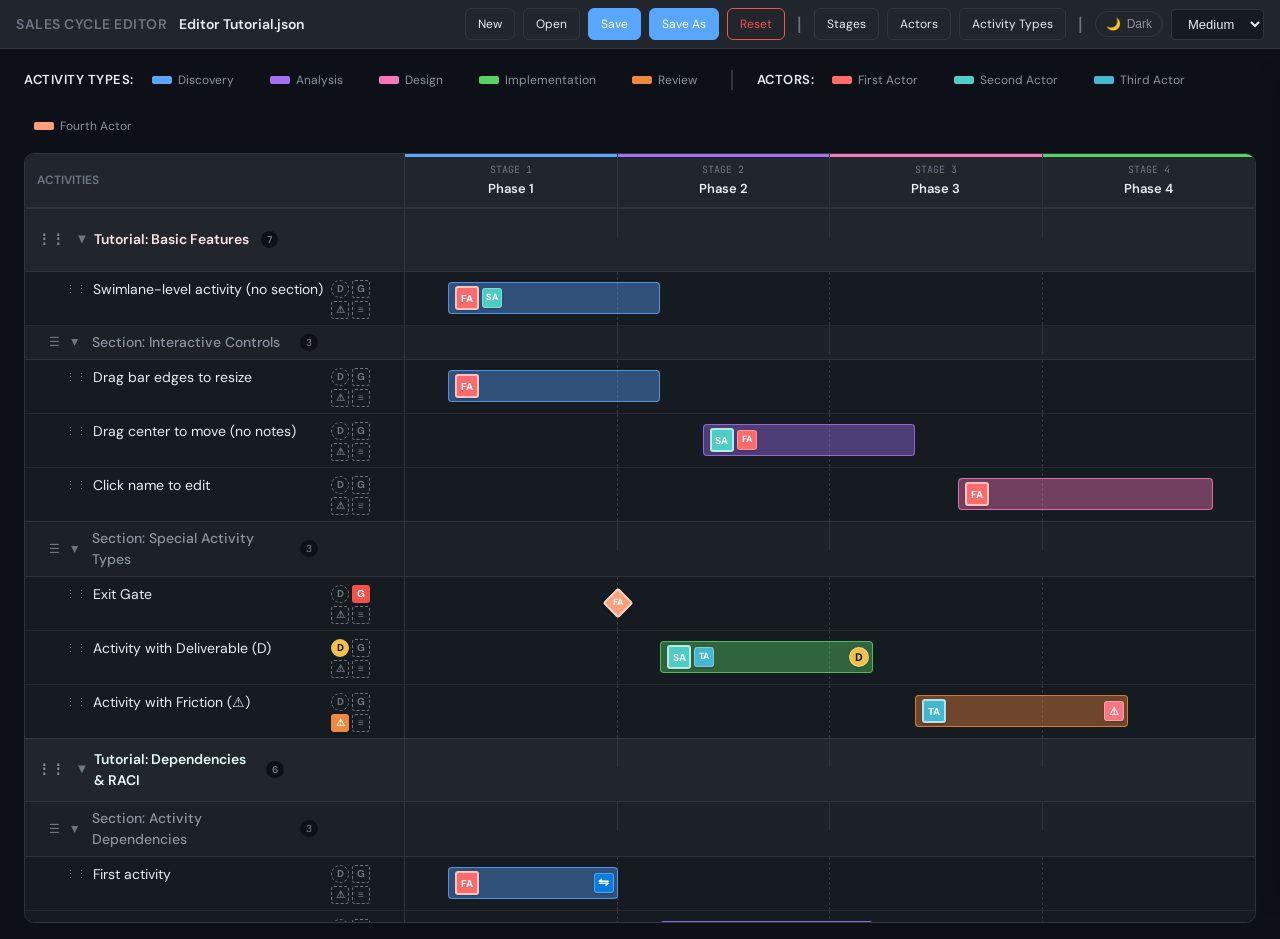
==== commit 11c1c177: "Add viewer implementation and PFX Sales Cycle Framework files - Add standalone viewer (viewer.html, " ====
--- a/index.html
+++ b/index.html
@@ -8,55 +8,41 @@
     <link rel="stylesheet" href="css/styles.css">
 </head>
 <body>
-    <div class="top-header">
-        <div class="header-content">
-            <div class="title-block">
-                <h1>Sales Cycle Interactive Editor</h1>
-                <div class="filename-group" style="display: flex; align-items: center; gap: 8px; margin-top: 8px;">
-                    <div class="filename-display" style="padding: 12px 20px; border: 1px solid var(--border); border-radius: 6px; background: var(--bg-card); color: var(--text); font-size: 20px; font-weight: 600; box-shadow: 0 1px 3px rgba(0,0,0,0.1);">
-                        <span id="project-filename">Editor Tutorial.json</span>
-                    </div>
-                    <span id="unsaved-indicator" style="color: #ff6b6b; font-weight: 500; display: none; font-size: 18px;">●</span>
-                </div>
-            </div>
-            <div class="toolbar">
-                <!-- File Management -->
-                <button class="btn" onclick="createNew()">New</button>
-                <button class="btn" onclick="document.getElementById('file-input').click()">Open</button>
-                <button class="btn primary" onclick="saveToLocalStorage()">Save</button>
-                <button class="btn primary" onclick="exportJSON()">Save As</button>
-                <button class="btn danger" onclick="resetToDefault()">Reset</button>
-                <input type="file" id="file-input" class="file-input" accept=".json" onchange="importJSON(event)">
-
-                <span class="toolbar-separator">|</span>
-
-                <!-- Data Management -->
-                <button class="btn" onclick="openStagesModal()">Stages</button>
-                <button class="btn" onclick="openActorsModal()">Actors</button>
-                <button class="btn" onclick="openActivityTypesModal()">Activity Types</button>
-
-                <span class="toolbar-separator">|</span>
-
-                <!-- Views -->
-                <button class="btn" onclick="toggleStageViewer()">Stage Viewer</button>
-
-                <span class="toolbar-separator">|</span>
-
-                <!-- Theming -->
-                <button class="theme-toggle" onclick="toggleTheme()">
-                    <span id="theme-icon">🌙</span>
-                    <span id="theme-label">Dark</span>
-                </button>
-                <div class="text-size-control" style="display: flex; align-items: center; gap: 8px;">
-                    <label style="font-size: 14px; color: var(--text-muted);">Text Size:</label>
-                    <select id="text-size-selector" onchange="changeTextSize()" style="padding: 6px; border: 1px solid var(--border); border-radius: 4px; background: var(--input-bg); color: var(--text); font-size: 14px;">
-                        <option value="12">Small</option>
-                        <option value="14" selected>Medium</option>
-                        <option value="16">Large</option>
-                        <option value="18">X-Large</option>
-                    </select>
-                </div>
-            </div>
+    <div class="top-header" style="background: var(--bg-card); border-bottom: 1px solid var(--border); padding: 8px 16px; display: flex; justify-content: space-between; align-items: center; gap: 12px;">
+        <div style="display: flex; align-items: center; gap: 12px;">
+            <h1 style="margin: 0; font-size: 14px; color: var(--text-muted); font-weight: 600; text-transform: uppercase; letter-spacing: 0.5px;">Sales Cycle Editor</h1>
+            <div style="font-size: 14px; color: var(--text-primary); font-weight: 600;"><span id="project-filename">Editor Tutorial.json</span></div>
+            <span id="unsaved-indicator" style="color: #ff6b6b; font-weight: 500; display: none; font-size: 14px;">●</span>
+        </div>
+        <div style="display: flex; gap: 8px; align-items: center; flex-wrap: wrap;">
+            <!-- File Management -->
+            <button class="btn" onclick="createNew()">New</button>
+            <button class="btn" onclick="document.getElementById('file-input').click()">Open</button>
+            <button class="btn primary" onclick="saveToLocalStorage()">Save</button>
+            <button class="btn primary" onclick="exportJSON()">Save As</button>
+            <button class="btn danger" onclick="resetToDefault()">Reset</button>
+            <input type="file" id="file-input" class="file-input" accept=".json" onchange="importJSON(event)">
+
+            <span class="toolbar-separator">|</span>
+
+            <!-- Data Management -->
+            <button class="btn" onclick="openStagesModal()">Stages</button>
+            <button class="btn" onclick="openActorsModal()">Actors</button>
+            <button class="btn" onclick="openActivityTypesModal()">Activity Types</button>
+
+            <span class="toolbar-separator">|</span>
+
+            <!-- Theming -->
+            <button class="theme-toggle" onclick="toggleTheme()">
+                <span id="theme-icon">🌙</span>
+                <span id="theme-label">Dark</span>
+            </button>
+            <select id="text-size-selector" onchange="changeTextSize()" style="padding: 6px 12px; border: 1px solid var(--border); border-radius: 4px; background: var(--bg-secondary); color: var(--text-primary); font-size: 13px; font-weight: 500; cursor: pointer;">
+                <option value="12">Small</option>
+                <option value="14" selected>Medium</option>
+                <option value="16">Large</option>
+                <option value="18">X-Large</option>
+            </select>
         </div>
     </div>
     
@@ -333,6 +319,19 @@
                     </div>
                 </div>
             </div>
+            <div class="form-section">
+                <div class="form-section-title checklist" onclick="toggleFormSection(this)">
+                    <span id="checklist-section-title">✓ Checklist</span>
+                    <span class="section-collapse">▸</span>
+                </div>
+                <div class="form-section-content">
+                    <div style="margin-bottom: 12px; color: var(--text-muted); font-size: 13px;">
+                        <span id="checklist-description">Add items that need to be checked during or at the end of this activity</span>
+                    </div>
+                    <div id="slide-checklist-items" style="display: flex; flex-direction: column; gap: 8px; margin-bottom: 12px;"></div>
+                    <button class="btn" onclick="addChecklistItem()" style="width: 100%;">+ Add Item</button>
+                </div>
+            </div>
             <div class="form-section" id="slide-stage-notes-section" style="display:none;">
                 <div class="form-section-title stage-notes" onclick="toggleFormSection(this)">
                     <span>🔖 Stage-Specific Notes</span>
--- a/css/styles.css
+++ b/css/styles.css
@@ -395,7 +395,7 @@
         .activity-row.highlight-successor-row { background: rgba(63, 185, 80, 0.1) !important; }
         .empty-lane { padding: 16px; text-align: center; color: var(--text-muted); font-size: 12px; font-style: italic; }
         .empty-lane.drag-over { background: var(--ss-bg); border: 2px dashed var(--ss-color); border-radius: 6px; margin: 4px; }
-        .tooltip { position: fixed; background: var(--bg-card); border: 1px solid var(--border); border-radius: 6px; padding: 12px; font-size: var(--chart-text-size); max-width: 340px; z-index: 1000; pointer-events: none; opacity: 0; transition: opacity 0.15s; box-shadow: 0 8px 24px rgba(0,0,0,0.3); }
+        .tooltip { position: fixed; background: var(--bg-card); border: 2px solid var(--text-muted); border-radius: 6px; padding: 12px; font-size: var(--chart-text-size); max-width: 340px; z-index: 1000; pointer-events: none; opacity: 0; transition: opacity 0.15s; box-shadow: 0 8px 24px rgba(0,0,0,0.5); }
         .tooltip.visible { opacity: 1; }
         .tooltip-title { font-weight: 600; margin-bottom: 8px; color: var(--text-primary); font-size: var(--chart-text-size); line-height: 1.4; }
         .tooltip-row { display: flex; gap: 6px; margin-bottom: 4px; color: var(--text-secondary); font-size: var(--chart-text-size); }
@@ -404,9 +404,10 @@
         .tooltip-value.predecessor { color: var(--dependency-color); }
         .tooltip-value.successor { color: var(--prospect-color); }
         .tooltip-section { margin-top: 8px; padding-top: 8px; border-top: 1px solid var(--border); }
-        .tooltip-section-title { font-weight: 600; font-size: var(--chart-text-size); color: var(--text-muted); text-transform: uppercase; margin-bottom: 4px; }
+        .tooltip-section-title { font-weight: 600; font-size: var(--chart-text-size); color: var(--text-muted); text-transform: uppercase; margin-bottom: 4px; letter-spacing: 0.3px; }
         .tooltip-text { font-size: var(--chart-text-size); color: var(--text-secondary); line-height: 1.4; }
-        .tooltip-stage-note { border-left: 3px solid #ffd33d; padding-left: 8px; }
+        .tooltip-stage-note { border-left: 4px solid #ffd33d; padding-left: 10px; margin-left: -2px; }
+        .tooltip-stage-note .tooltip-section-title { text-transform: none; font-size: calc(var(--chart-text-size) + 1px); letter-spacing: 0; }
         .modal-overlay { position: fixed; top: 0; left: 0; right: 0; bottom: 0; background: rgba(0,0,0,0.6); display: flex; align-items: center; justify-content: center; z-index: 1000; opacity: 0; visibility: hidden; transition: all 0.2s; }
         .modal-overlay.visible { opacity: 1; visibility: visible; }
         .modal { background: var(--bg-secondary); border: 1px solid var(--border); border-radius: 10px; padding: 20px; width: 520px; max-width: 95vw; max-height: 85vh; overflow-y: auto; }
@@ -493,3 +494,6 @@
         .stage-selector label { font-size: var(--chart-text-size); font-weight: 600; color: var(--text-primary); }
         .stage-selector select { padding: 8px 16px; border: 1px solid var(--border); border-radius: 6px; background: var(--bg-primary); color: var(--text-primary); font-size: var(--chart-text-size); font-family: inherit; cursor: pointer; }
         .stage-viewer-gantt { flex: 1; overflow: auto; }
+
+        /* Slide panel should appear above stage viewer */
+        .stage-viewer ~ .slide-panel { z-index: 1002; }
